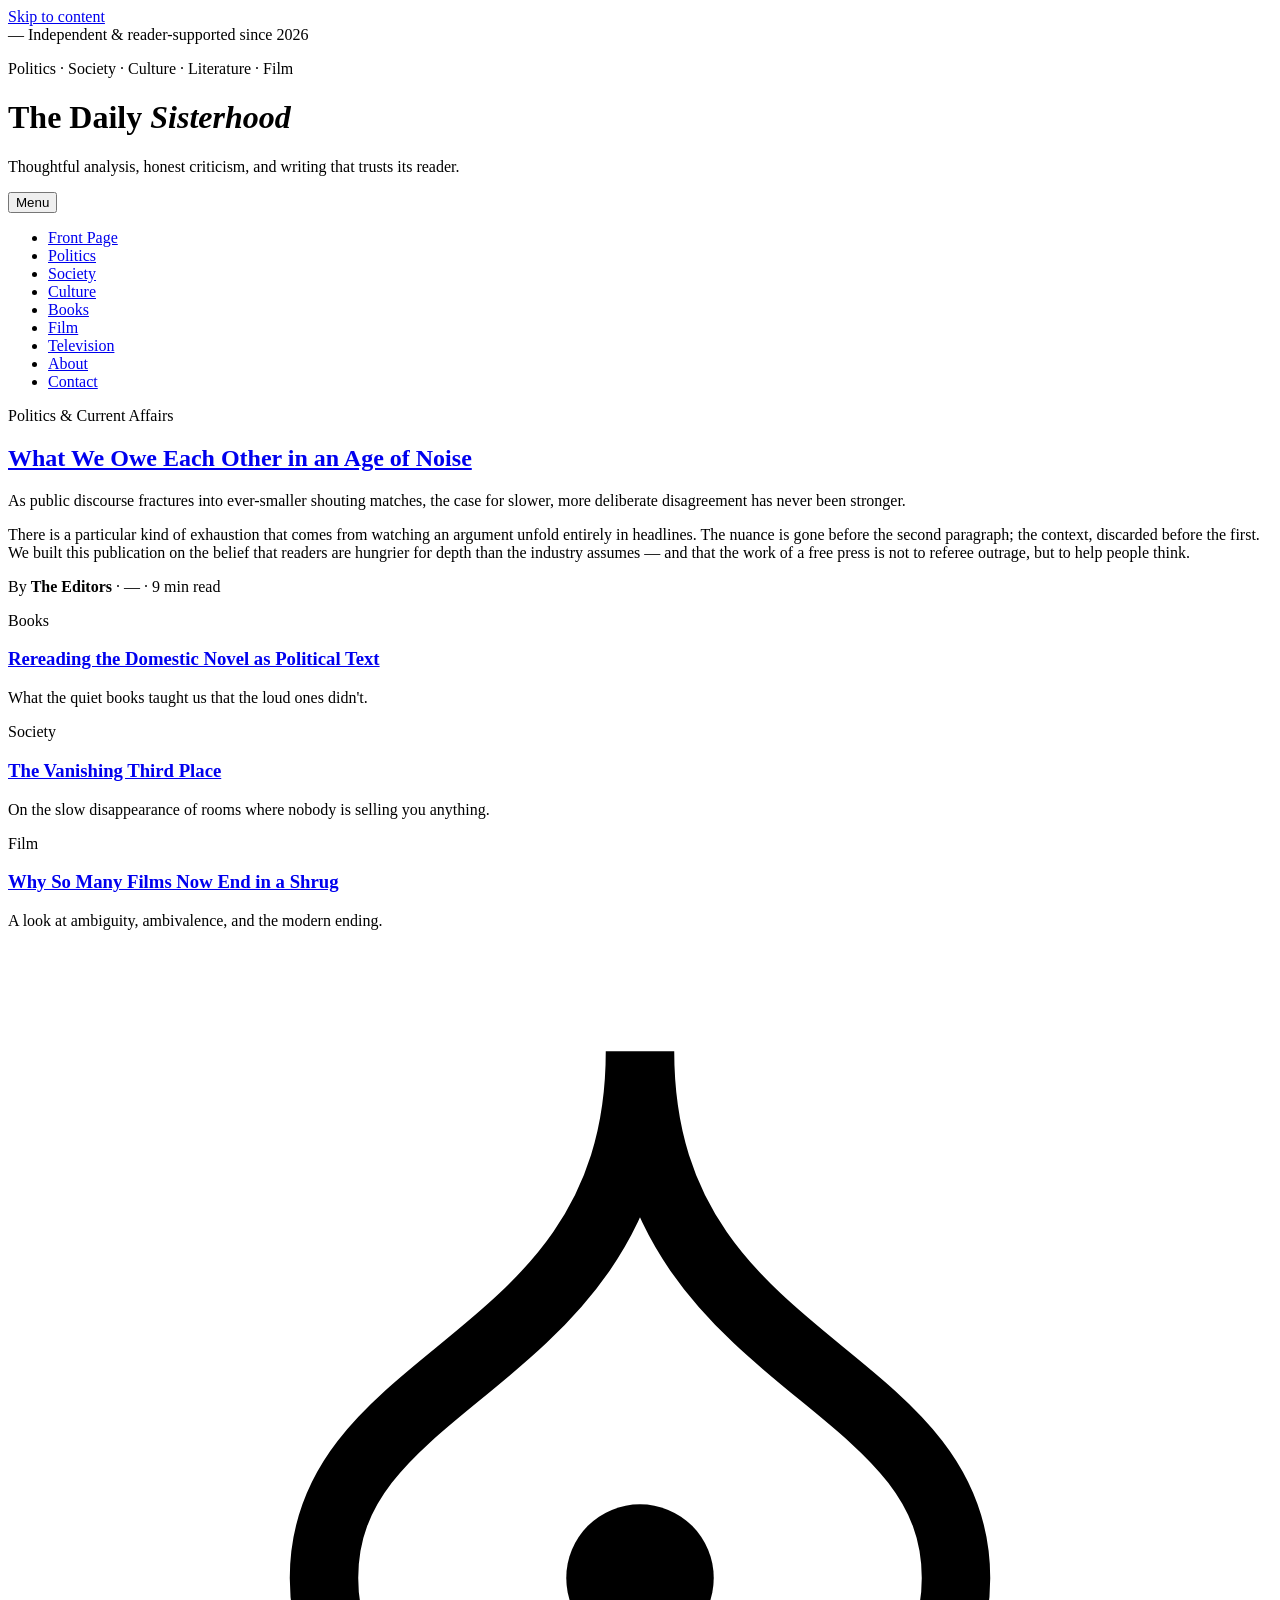
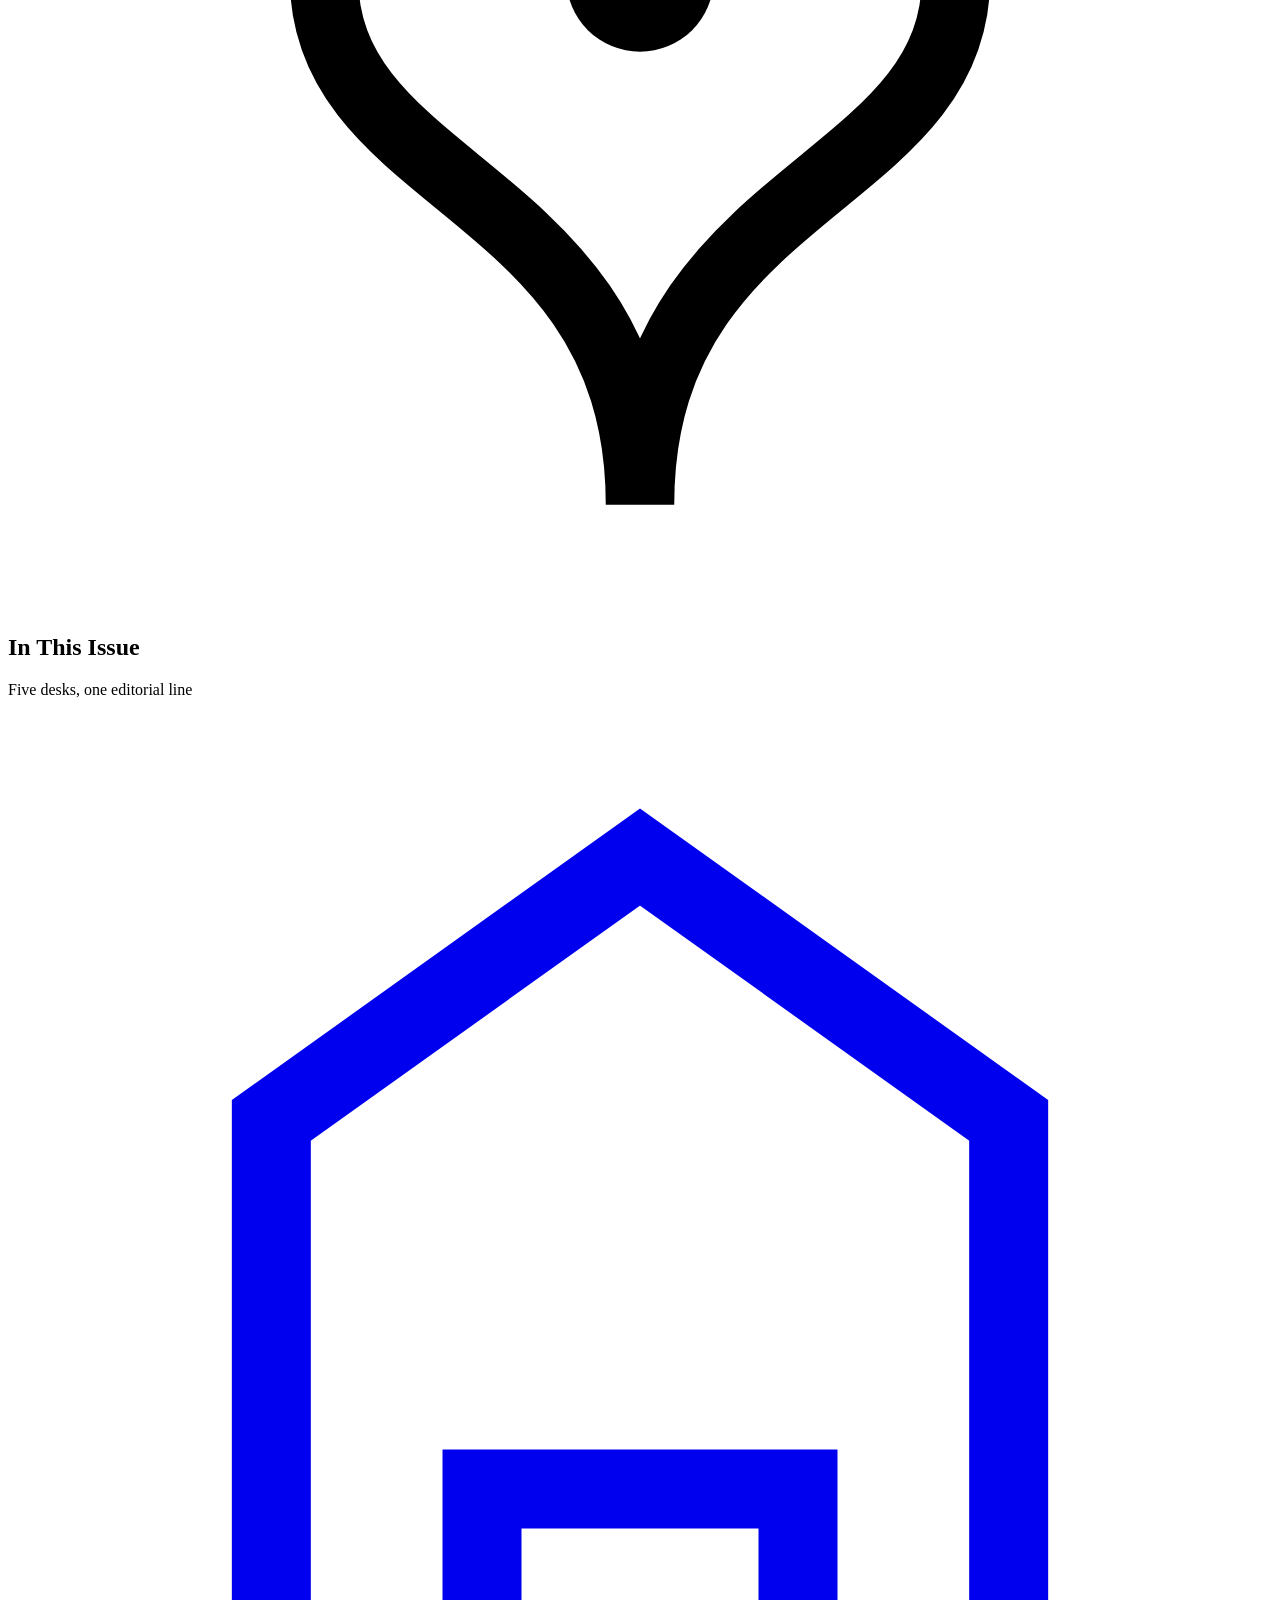
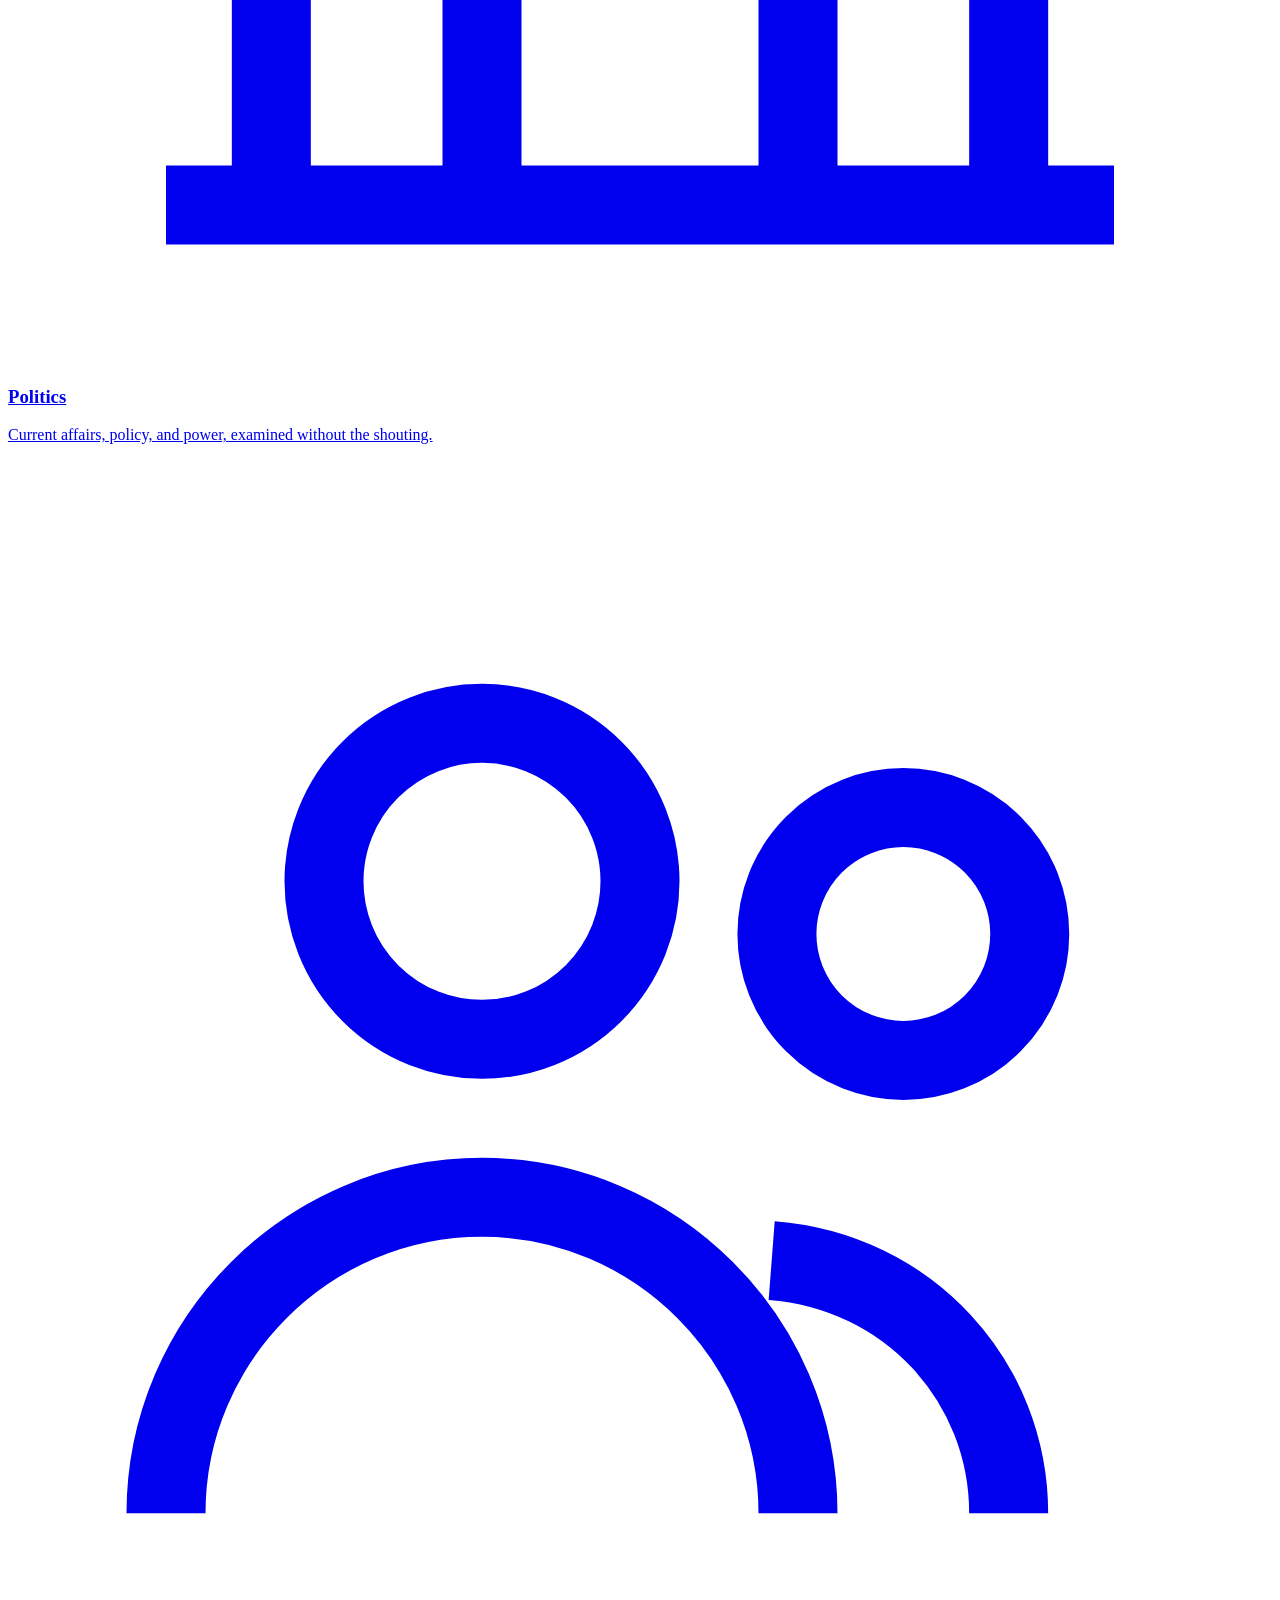
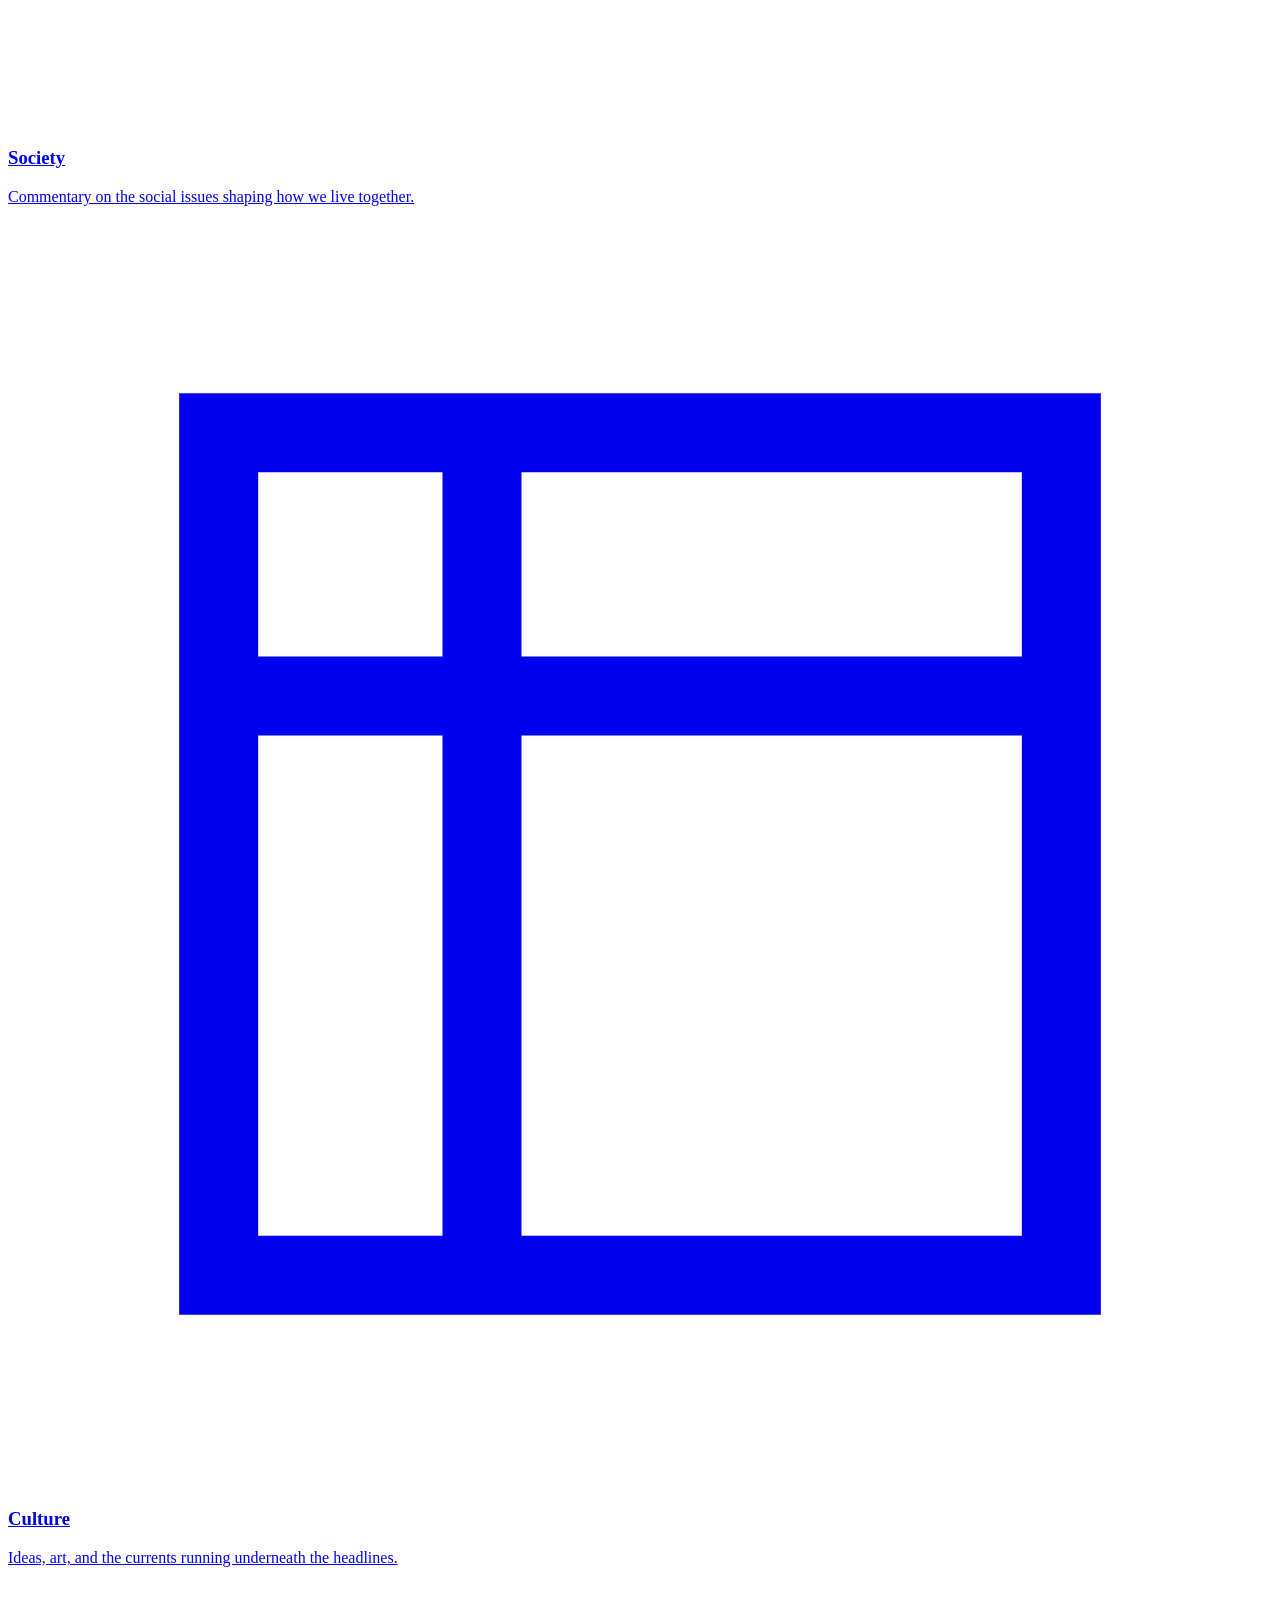
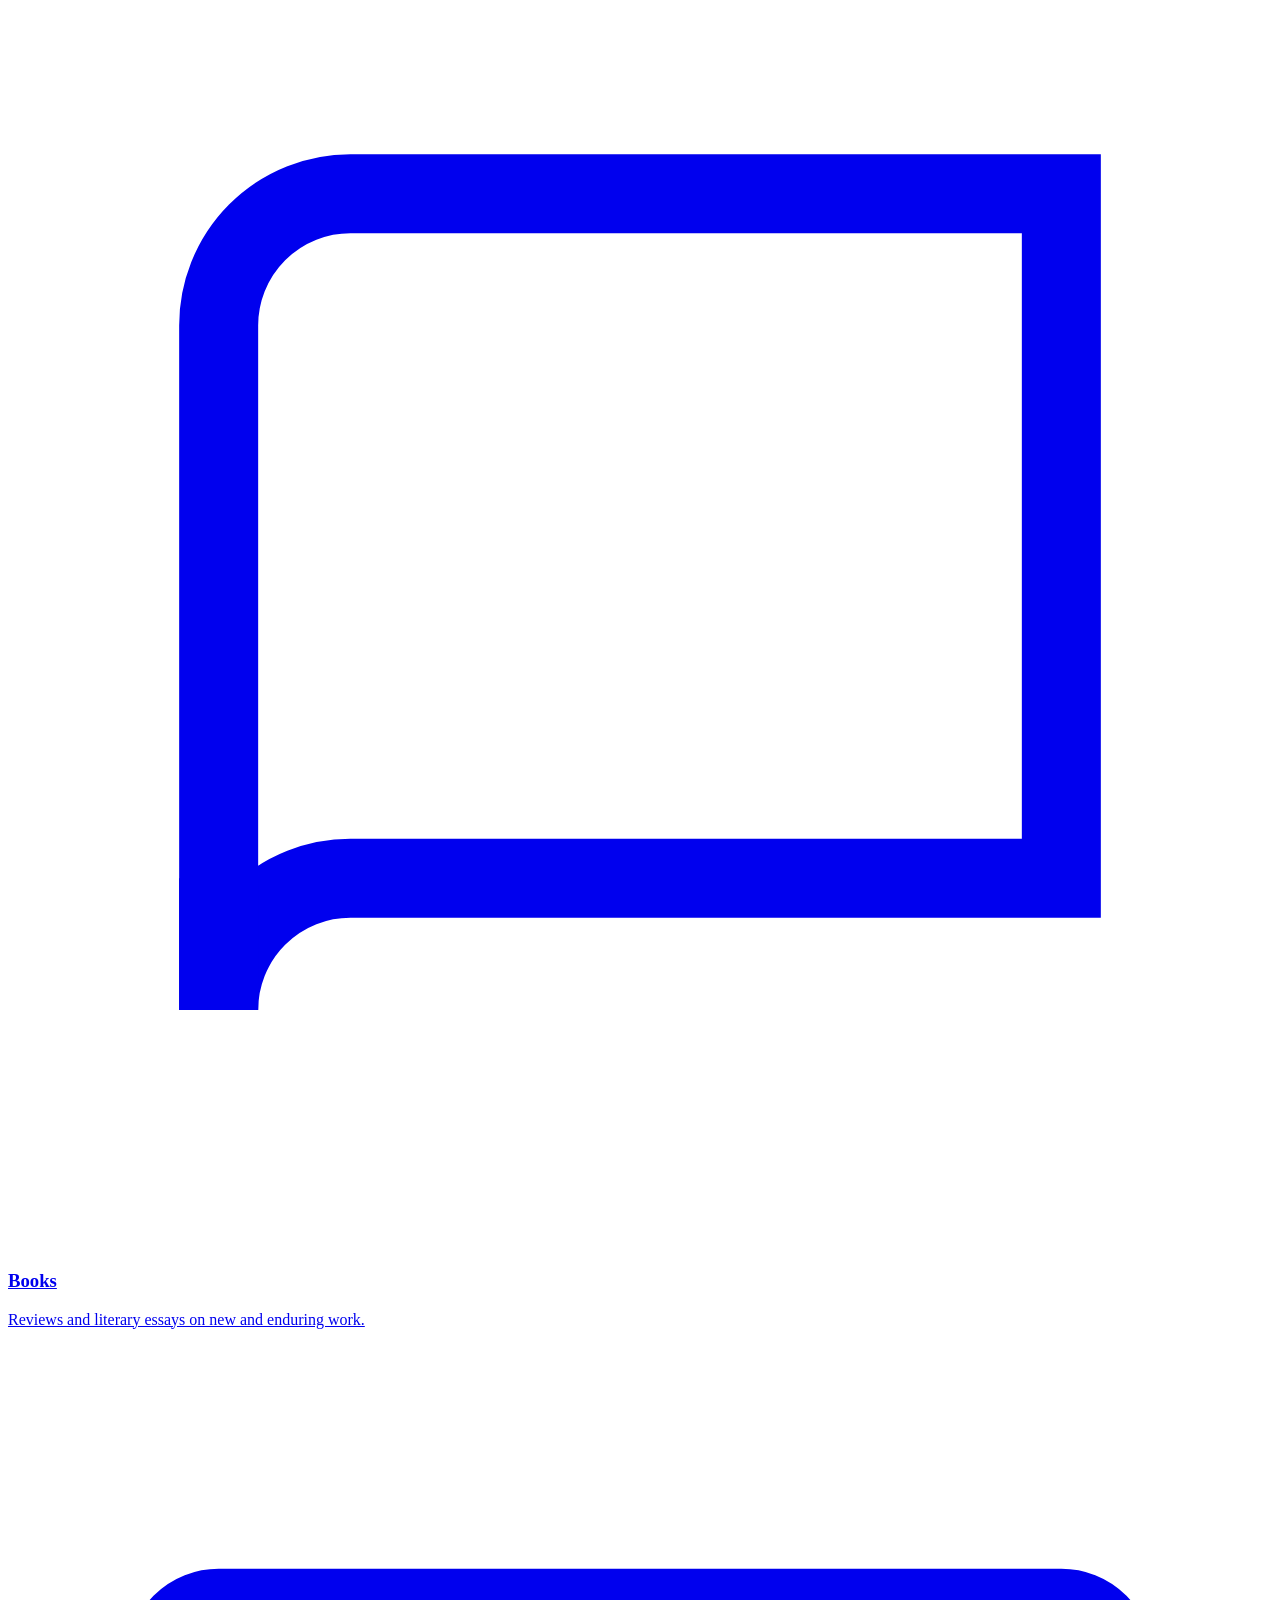
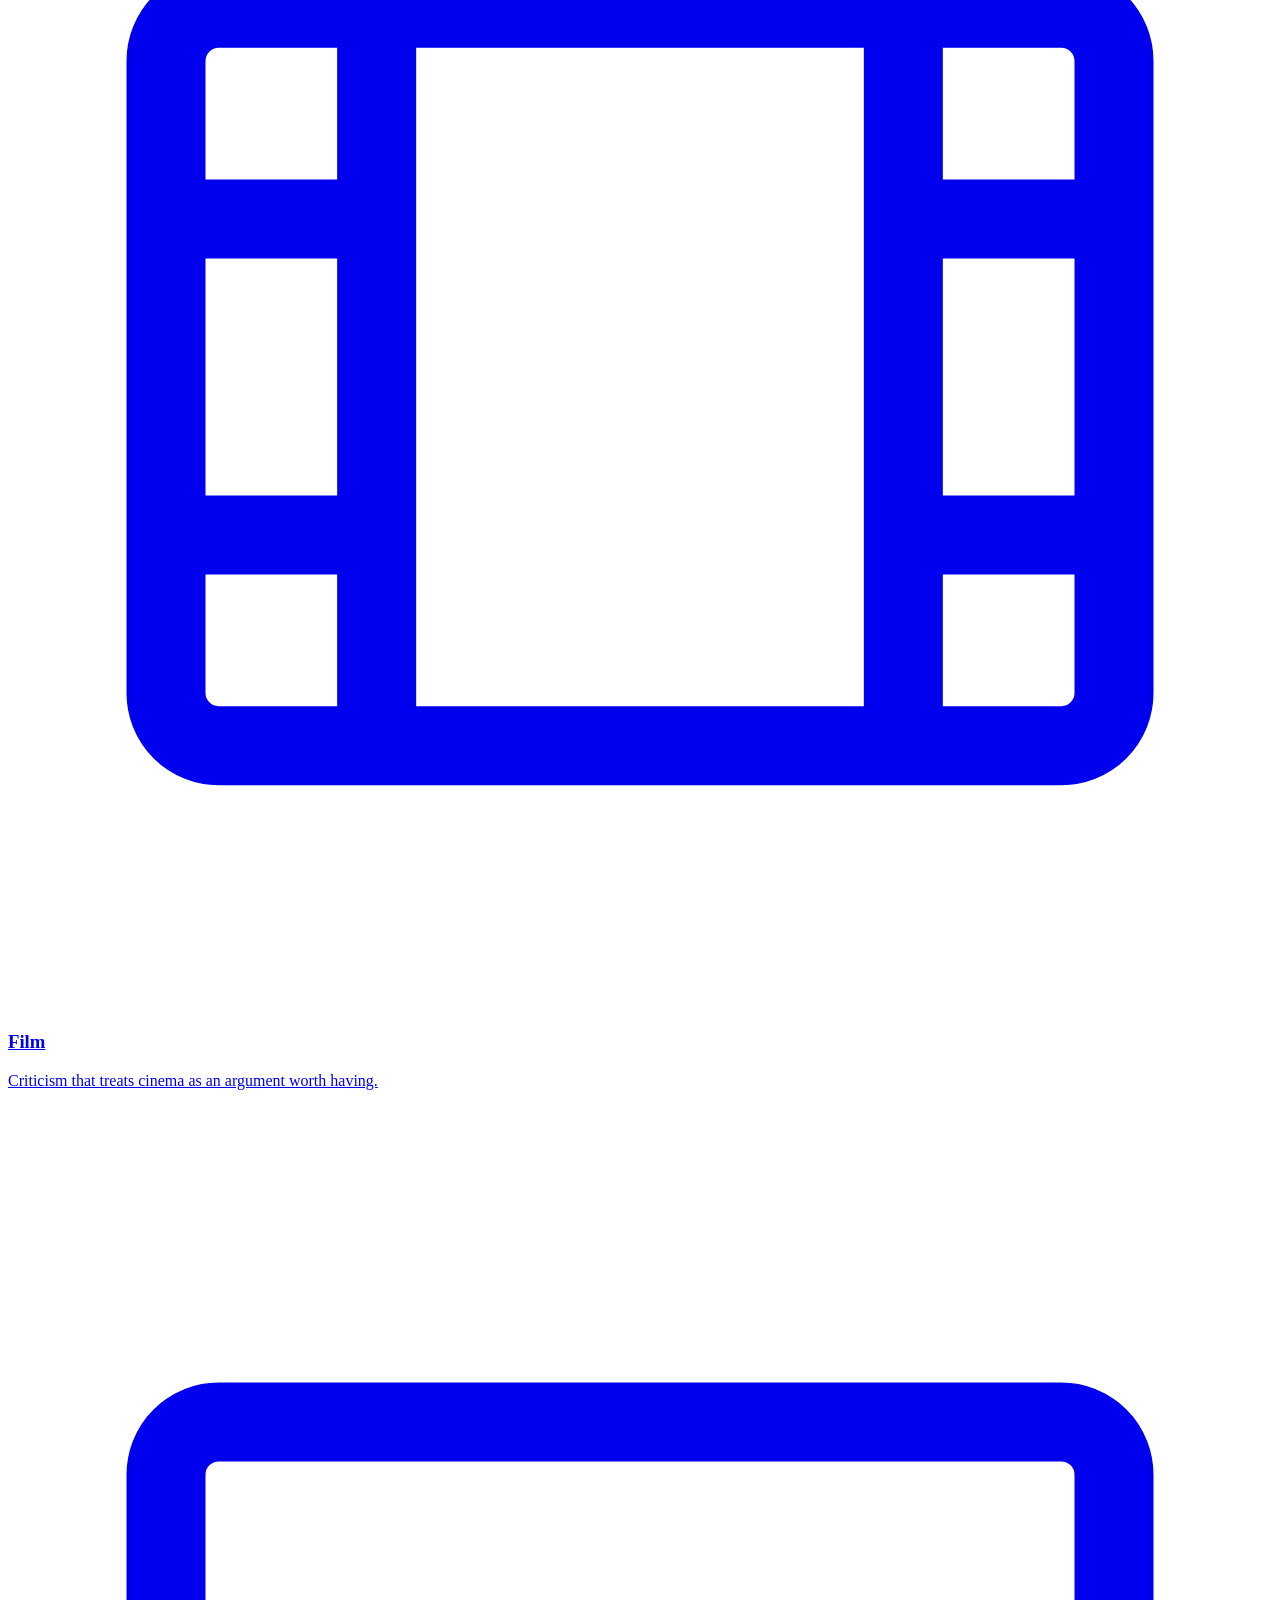
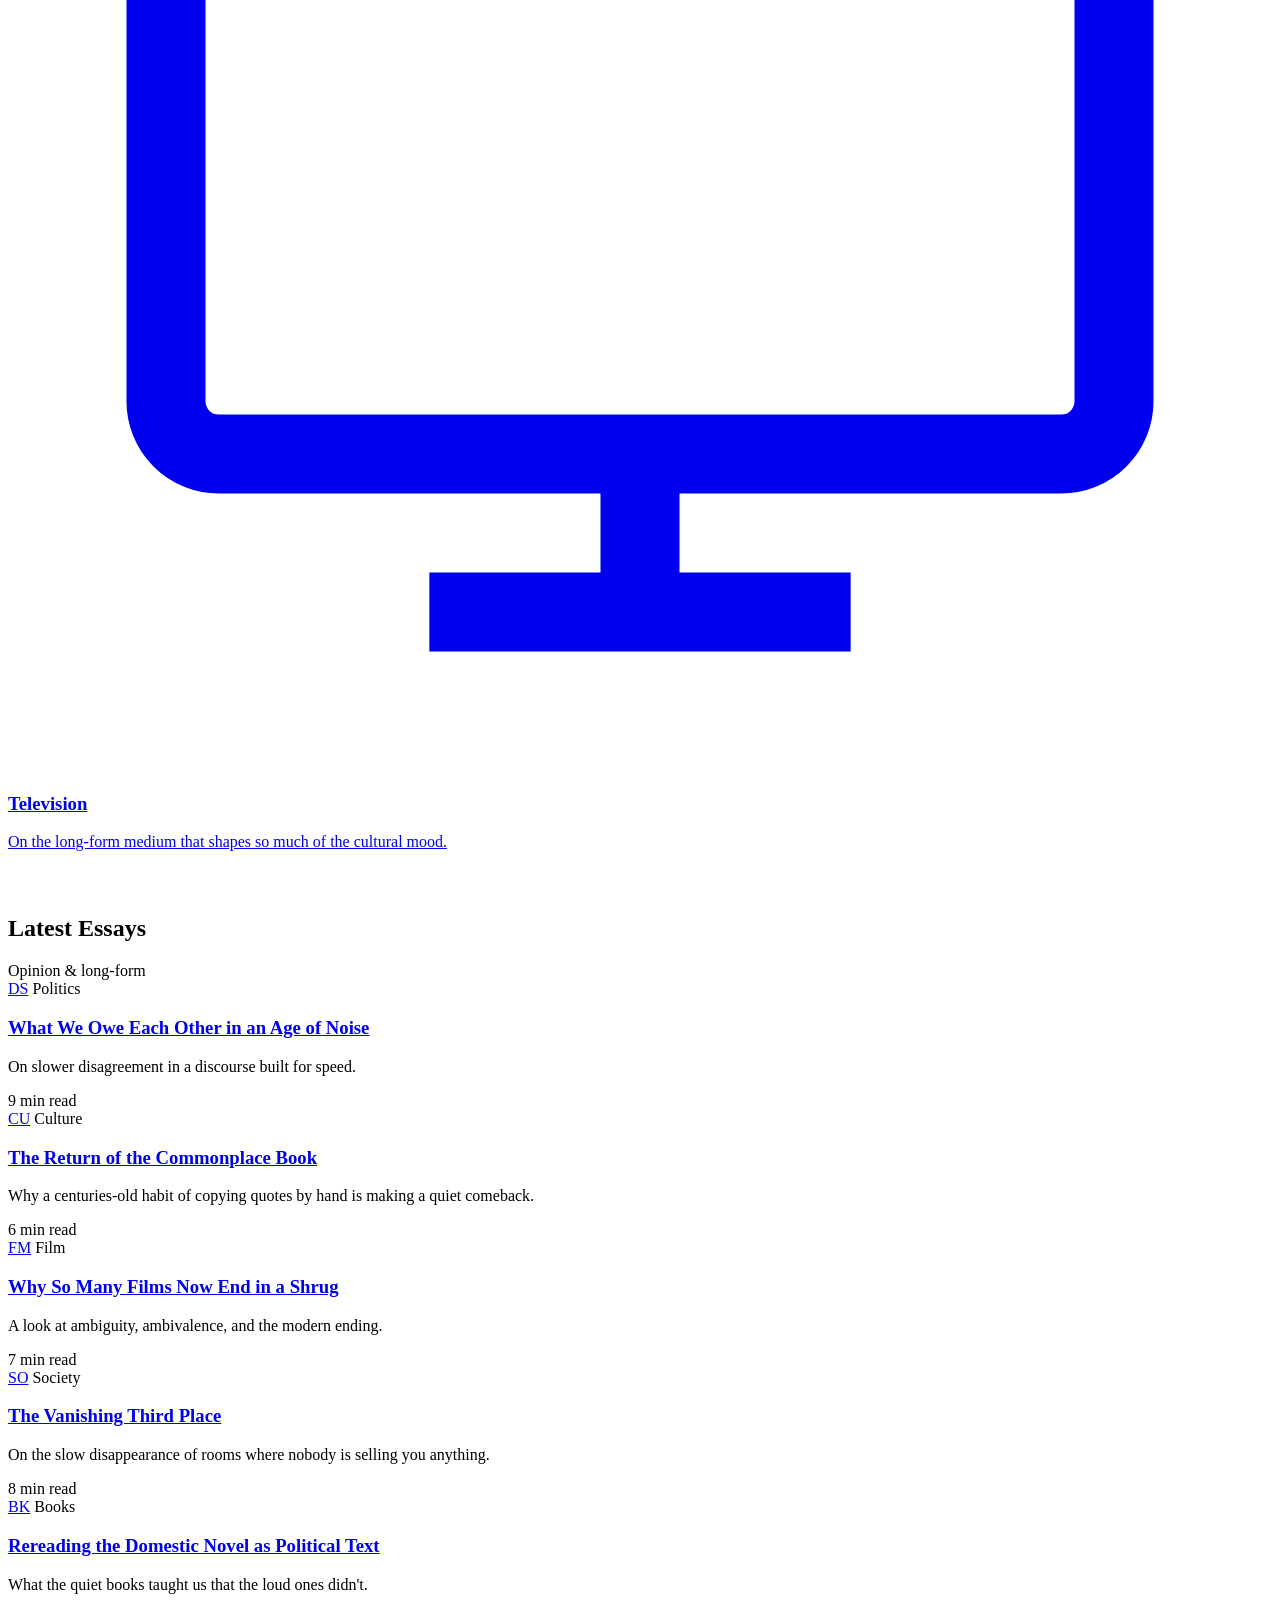
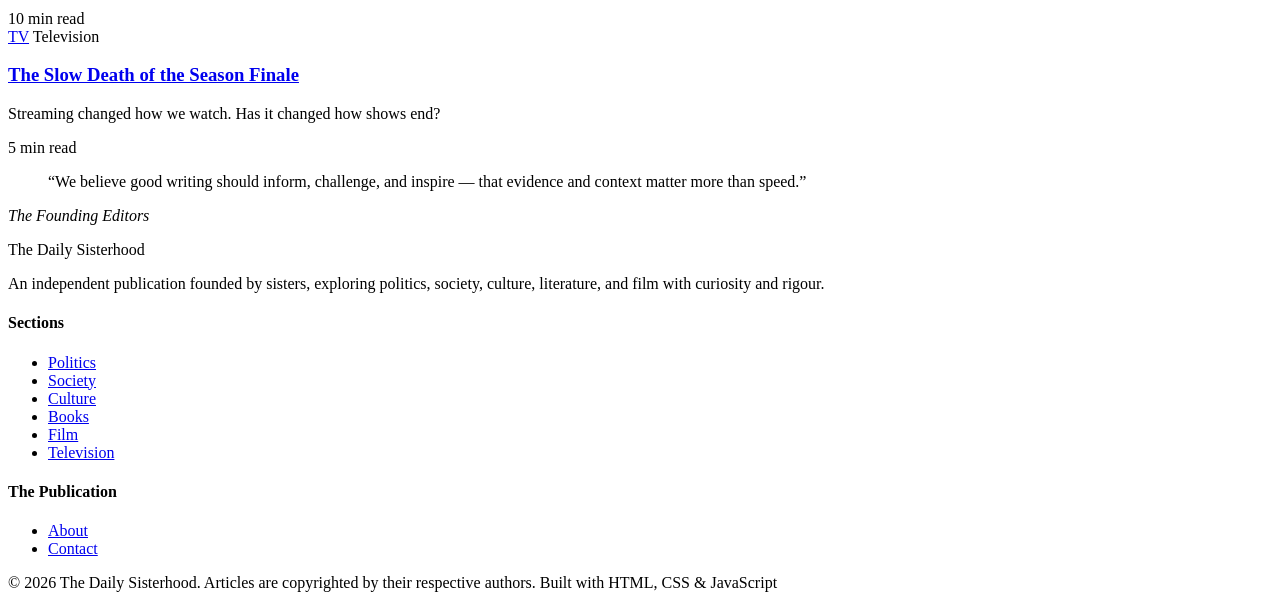
==== index.html @ 791ea170 "add html pages" ====
<!DOCTYPE html>
<html lang="en">
<head>
<meta charset="UTF-8">
<meta name="viewport" content="width=device-width, initial-scale=1.0">
<title>The Daily Sisterhood — Politics, Society, Culture, Literature &amp; Film</title>
<meta name="description" content="An independent publication for thoughtful analysis, honest criticism, and long-form writing on politics, society, culture, books, and film.">
<link rel="stylesheet" href="assets/css/style.css">
</head>
<body>
<a href="#main" class="skip-link">Skip to content</a>

<div class="topbar">
  <div class="wrap">
    <span class="js-dateline">—</span>
    <span class="est">Independent &amp; reader-supported since 2026</span>
  </div>
</div>

<header class="masthead">
  <div class="wrap masthead-inner">
    <p class="masthead-eyebrow"><span class="flourish"></span> Politics &middot; Society &middot; Culture &middot; Literature &middot; Film <span class="flourish"></span></p>
    <h1>The Daily <em>Sisterhood</em></h1>
    <p class="masthead-tagline">Thoughtful analysis, honest criticism, and writing that trusts its reader.</p>
  </div>
  <nav class="masthead-nav" aria-label="Primary">
    <button class="nav-toggle" aria-expanded="false">Menu</button>
    <div class="wrap">
      <ul>
        <li><a href="index.html" aria-current="page">Front Page</a></li>
        <li><a href="politics/index.html">Politics</a></li>
        <li><a href="society/index.html">Society</a></li>
        <li><a href="culture/index.html">Culture</a></li>
        <li><a href="reviews/books/index.html">Books</a></li>
        <li><a href="reviews/films/index.html">Film</a></li>
        <li><a href="reviews/television/index.html">Television</a></li>
        <li><a href="about.html">About</a></li>
        <li><a href="contact.html">Contact</a></li>
      </ul>
    </div>
  </nav>
</header>

<main id="main">
  <div class="wrap">

    <!-- LEAD STORY -->
    <section class="lead-grid reveal">
      <article>
        <span class="kicker">Politics &amp; Current Affairs</span>
        <h2><a href="articles/sample-article.html">What We Owe Each Other in an Age of Noise</a></h2>
        <p class="dek">As public discourse fractures into ever-smaller shouting matches, the case for slower, more deliberate disagreement has never been stronger.</p>
        <p class="drop-cap">There is a particular kind of exhaustion that comes from watching an argument unfold entirely in headlines. The nuance is gone before the second paragraph; the context, discarded before the first. We built this publication on the belief that readers are hungrier for depth than the industry assumes — and that the work of a free press is not to referee outrage, but to help people think.</p>
        <p class="byline">By <strong>The Editors</strong> &middot; <span class="js-dateline">—</span> &middot; 9 min read</p>
      </article>
      <div class="lead-rule" aria-hidden="true"></div>
      <aside aria-label="More from this issue">
        <div class="rail-item">
          <span class="kicker">Books</span>
          <h3><a href="reviews/books/index.html">Rereading the Domestic Novel as Political Text</a></h3>
          <p>What the quiet books taught us that the loud ones didn't.</p>
        </div>
        <div class="rail-item">
          <span class="kicker">Society</span>
          <h3><a href="society/index.html">The Vanishing Third Place</a></h3>
          <p>On the slow disappearance of rooms where nobody is selling you anything.</p>
        </div>
        <div class="rail-item">
          <span class="kicker">Film</span>
          <h3><a href="reviews/films/index.html">Why So Many Films Now End in a Shrug</a></h3>
          <p>A look at ambiguity, ambivalence, and the modern ending.</p>
        </div>
      </aside>
    </section>

    <!-- FLEURON DIVIDER (signature element) -->
    <div class="fleuron" aria-hidden="true">
      <svg viewBox="0 0 24 24" fill="none" stroke="currentColor" stroke-width="1.3">
        <path d="M12 2 C12 8, 6 8, 6 12 C6 16, 12 16, 12 22 C12 16, 18 16, 18 12 C18 8, 12 8, 12 2 Z"/>
        <circle cx="12" cy="12" r="1.4" fill="currentColor" stroke="none"/>
      </svg>
    </div>

    <!-- SECTIONS -->
    <section class="reveal" aria-labelledby="sections-heading">
      <div class="section-head">
        <h2 id="sections-heading">In This Issue</h2>
        <span class="section-note">Five desks, one editorial line</span>
      </div>
      <div class="section-tiles">
        <a class="section-tile" href="politics/index.html">
          <span class="tile-icon"><svg viewBox="0 0 24 24" fill="none" stroke="currentColor" stroke-width="1.5"><path d="M3 21h18M5 21V8l7-5 7 5v13M9 21v-6h6v6"/></svg></span>
          <h3>Politics</h3>
          <p>Current affairs, policy, and power, examined without the shouting.</p>
        </a>
        <a class="section-tile" href="society/index.html">
          <span class="tile-icon"><svg viewBox="0 0 24 24" fill="none" stroke="currentColor" stroke-width="1.5"><circle cx="9" cy="8" r="3"/><circle cx="17" cy="9" r="2.4"/><path d="M3 20c0-3.3 2.7-6 6-6s6 2.7 6 6M14.5 15.2c2.6.2 4.5 2.3 4.5 4.8"/></svg></span>
          <h3>Society</h3>
          <p>Commentary on the social issues shaping how we live together.</p>
        </a>
        <a class="section-tile" href="culture/index.html">
          <span class="tile-icon"><svg viewBox="0 0 24 24" fill="none" stroke="currentColor" stroke-width="1.5"><path d="M4 4h16v16H4z"/><path d="M4 9h16M9 4v16"/></svg></span>
          <h3>Culture</h3>
          <p>Ideas, art, and the currents running underneath the headlines.</p>
        </a>
        <a class="section-tile" href="reviews/books/index.html">
          <span class="tile-icon"><svg viewBox="0 0 24 24" fill="none" stroke="currentColor" stroke-width="1.5"><path d="M4 19.5A2.5 2.5 0 0 1 6.5 17H20V4H6.5A2.5 2.5 0 0 0 4 6.5v13Z"/><path d="M4 19.5V17"/></svg></span>
          <h3>Books</h3>
          <p>Reviews and literary essays on new and enduring work.</p>
        </a>
        <a class="section-tile" href="reviews/films/index.html">
          <span class="tile-icon"><svg viewBox="0 0 24 24" fill="none" stroke="currentColor" stroke-width="1.5"><rect x="3" y="5" width="18" height="14" rx="1"/><path d="M7 5v14M17 5v14M3 9h4M3 15h4M17 9h4M17 15h4"/></svg></span>
          <h3>Film</h3>
          <p>Criticism that treats cinema as an argument worth having.</p>
        </a>
        <a class="section-tile" href="reviews/television/index.html">
          <span class="tile-icon"><svg viewBox="0 0 24 24" fill="none" stroke="currentColor" stroke-width="1.5"><rect x="3" y="6" width="18" height="12" rx="1"/><path d="M8 21h8M12 18v3"/></svg></span>
          <h3>Television</h3>
          <p>On the long-form medium that shapes so much of the cultural mood.</p>
        </a>
      </div>
    </section>

    <!-- LATEST GRID -->
    <section class="reveal" aria-labelledby="latest-heading" style="margin-top:64px;">
      <div class="section-head">
        <h2 id="latest-heading">Latest Essays</h2>
        <span class="section-note">Opinion &amp; long-form</span>
      </div>
      <div class="grid">
        <article class="card">
          <a class="thumb" href="articles/sample-article.html"><span class="initials">DS</span></a>
          <span class="kicker">Politics</span>
          <h3><a href="articles/sample-article.html">What We Owe Each Other in an Age of Noise</a></h3>
          <p>On slower disagreement in a discourse built for speed.</p>
          <span class="meta">9 min read</span>
        </article>
        <article class="card">
          <a class="thumb" href="culture/index.html"><span class="initials">CU</span></a>
          <span class="kicker">Culture</span>
          <h3><a href="culture/index.html">The Return of the Commonplace Book</a></h3>
          <p>Why a centuries-old habit of copying quotes by hand is making a quiet comeback.</p>
          <span class="meta">6 min read</span>
        </article>
        <article class="card">
          <a class="thumb" href="reviews/films/index.html"><span class="initials">FM</span></a>
          <span class="kicker">Film</span>
          <h3><a href="reviews/films/index.html">Why So Many Films Now End in a Shrug</a></h3>
          <p>A look at ambiguity, ambivalence, and the modern ending.</p>
          <span class="meta">7 min read</span>
        </article>
        <article class="card">
          <a class="thumb" href="society/index.html"><span class="initials">SO</span></a>
          <span class="kicker">Society</span>
          <h3><a href="society/index.html">The Vanishing Third Place</a></h3>
          <p>On the slow disappearance of rooms where nobody is selling you anything.</p>
          <span class="meta">8 min read</span>
        </article>
        <article class="card">
          <a class="thumb" href="reviews/books/index.html"><span class="initials">BK</span></a>
          <span class="kicker">Books</span>
          <h3><a href="reviews/books/index.html">Rereading the Domestic Novel as Political Text</a></h3>
          <p>What the quiet books taught us that the loud ones didn't.</p>
          <span class="meta">10 min read</span>
        </article>
        <article class="card">
          <a class="thumb" href="reviews/television/index.html"><span class="initials">TV</span></a>
          <span class="kicker">Television</span>
          <h3><a href="reviews/television/index.html">The Slow Death of the Season Finale</a></h3>
          <p>Streaming changed how we watch. Has it changed how shows end?</p>
          <span class="meta">5 min read</span>
        </article>
      </div>
    </section>

  </div>

  <!-- MISSION BAND -->
  <div class="mission-band reveal">
    <div class="wrap">
      <blockquote>&ldquo;We believe good writing should inform, challenge, and inspire &mdash; that evidence and context matter more than speed.&rdquo;</blockquote>
      <cite>The Founding Editors</cite>
    </div>
  </div>

</main>

<footer>
  <div class="wrap">
    <div class="footer-grid">
      <div>
        <p class="fmast">The Daily Sisterhood</p>
        <p>An independent publication founded by sisters, exploring politics, society, culture, literature, and film with curiosity and rigour.</p>
      </div>
      <div>
        <h4>Sections</h4>
        <ul>
          <li><a href="politics/index.html">Politics</a></li>
          <li><a href="society/index.html">Society</a></li>
          <li><a href="culture/index.html">Culture</a></li>
          <li><a href="reviews/books/index.html">Books</a></li>
          <li><a href="reviews/films/index.html">Film</a></li>
          <li><a href="reviews/television/index.html">Television</a></li>
        </ul>
      </div>
      <div>
        <h4>The Publication</h4>
        <ul>
          <li><a href="about.html">About</a></li>
          <li><a href="contact.html">Contact</a></li>
        </ul>
      </div>
    </div>
    <div class="footer-bottom">
      <span>&copy; 2026 The Daily Sisterhood. Articles are copyrighted by their respective authors.</span>
      <span>Built with HTML, CSS &amp; JavaScript</span>
    </div>
  </div>
</footer>

<script src="assets/js/main.js"></script>
</body>
</html>
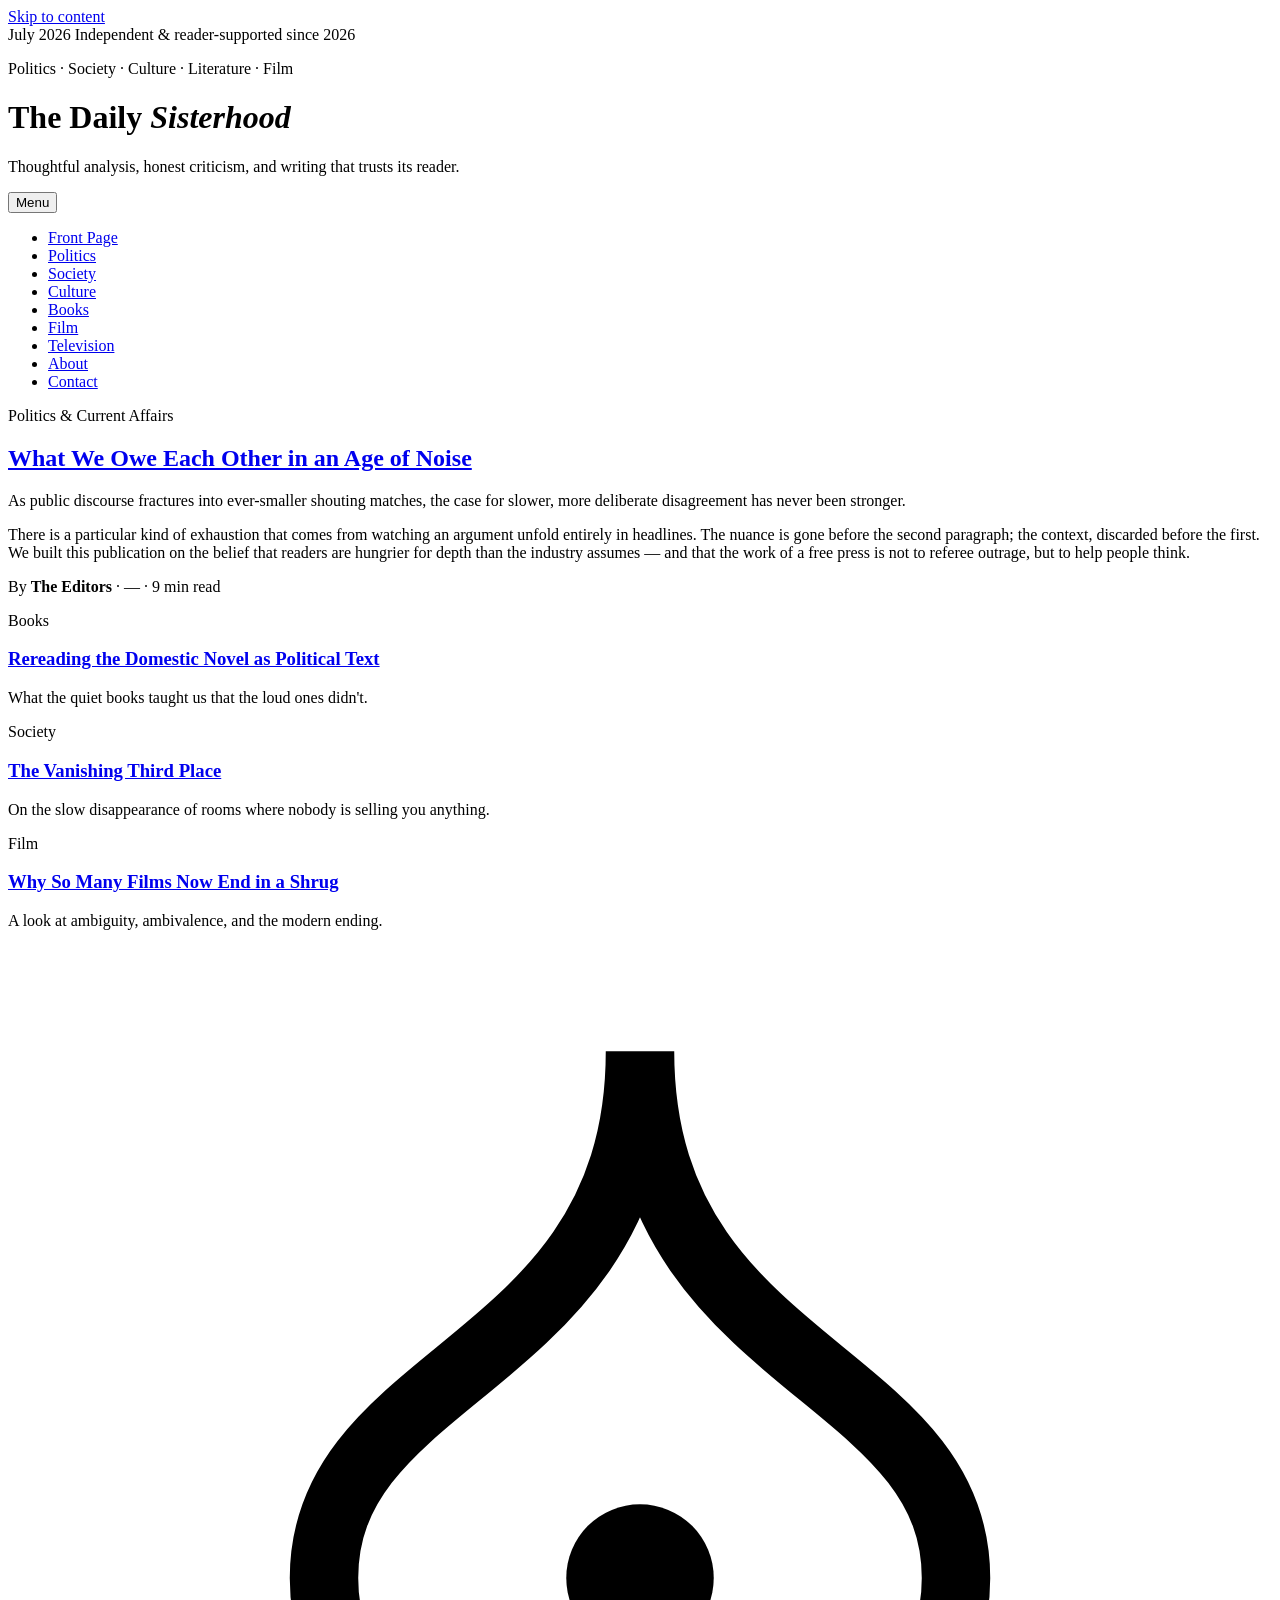
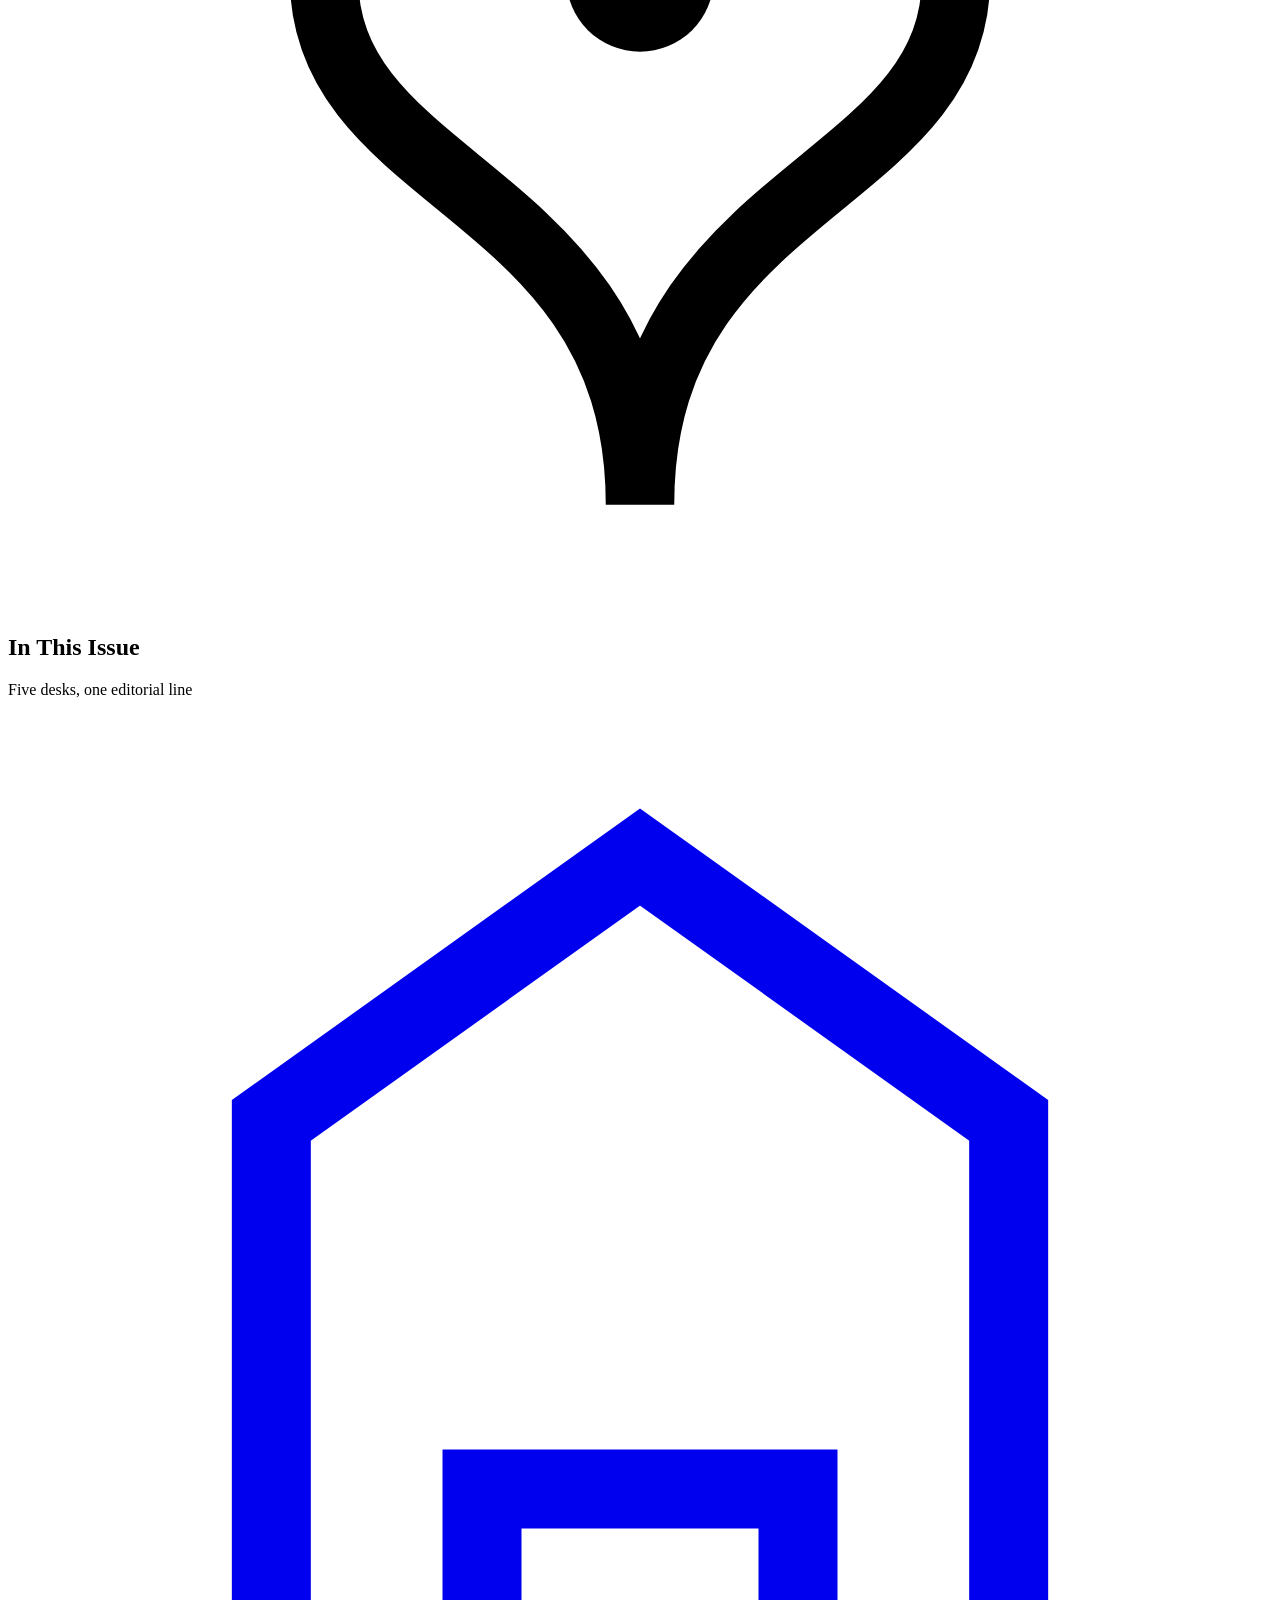
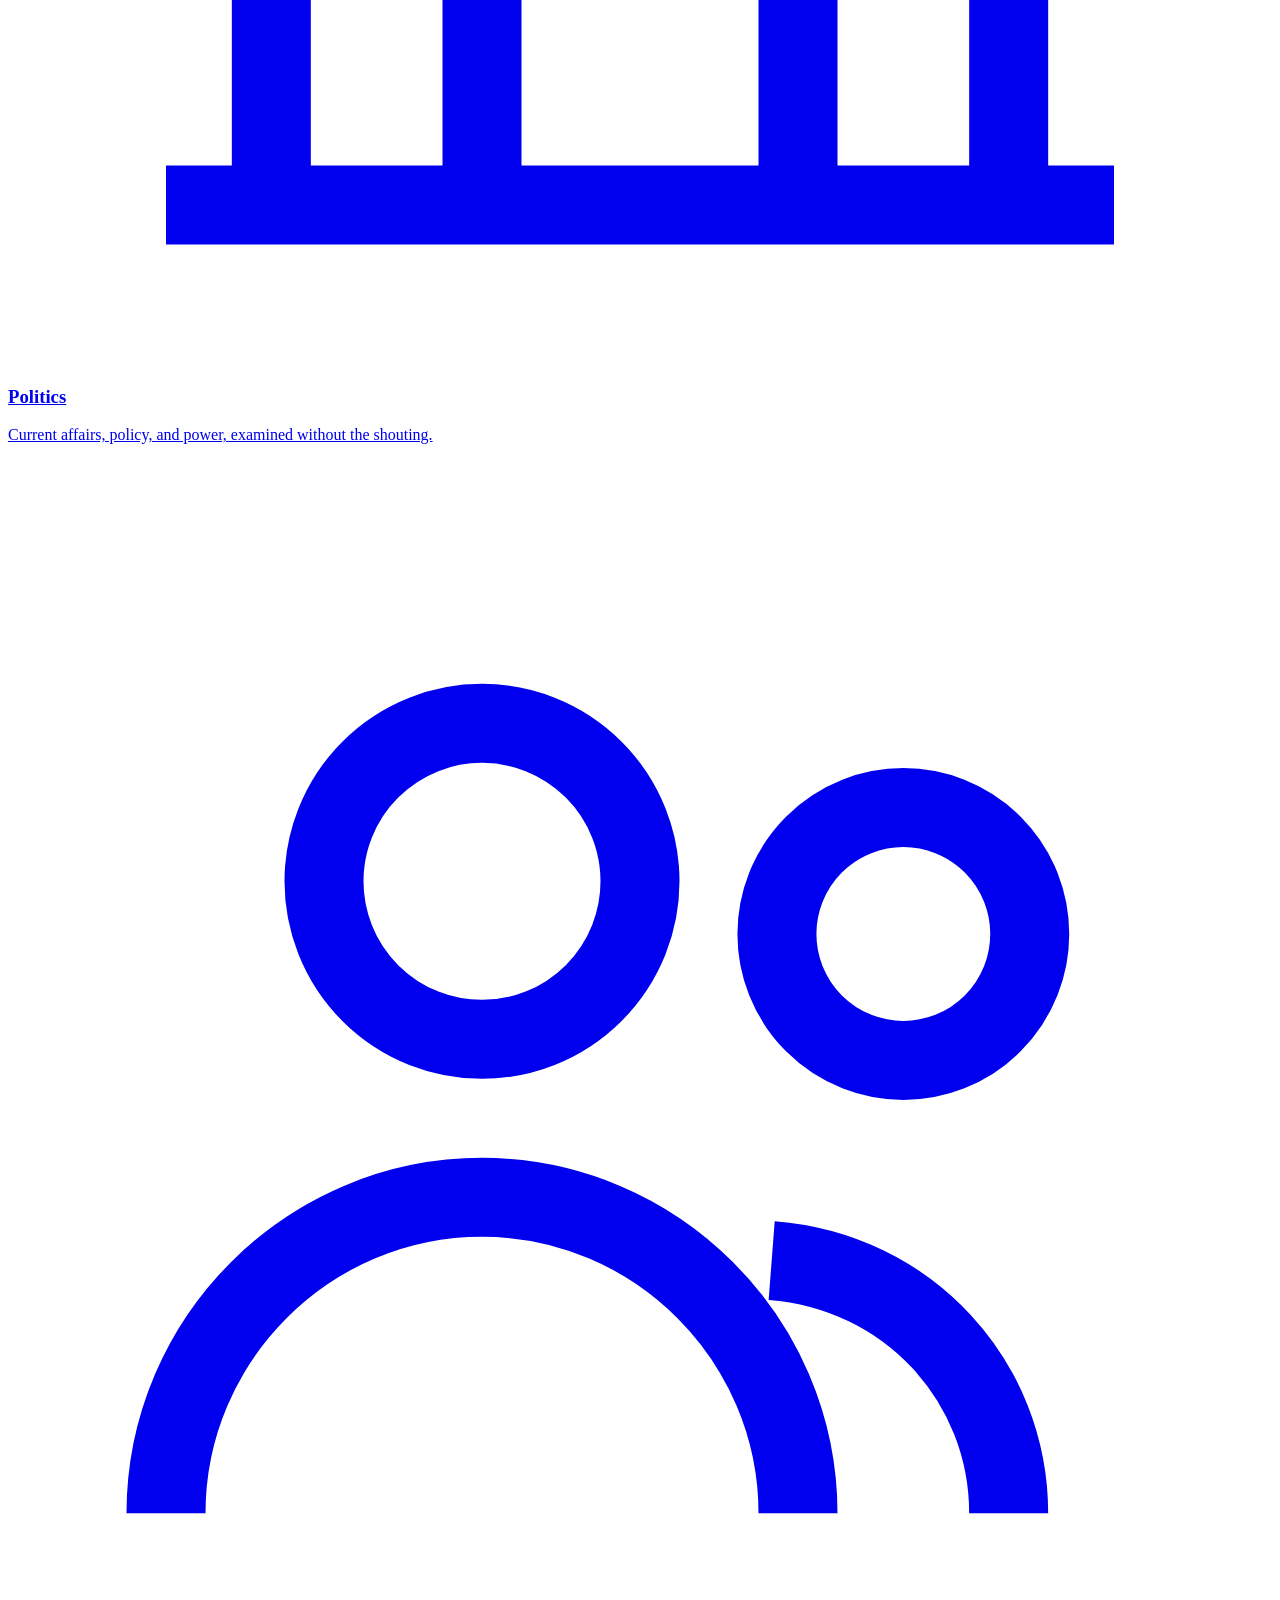
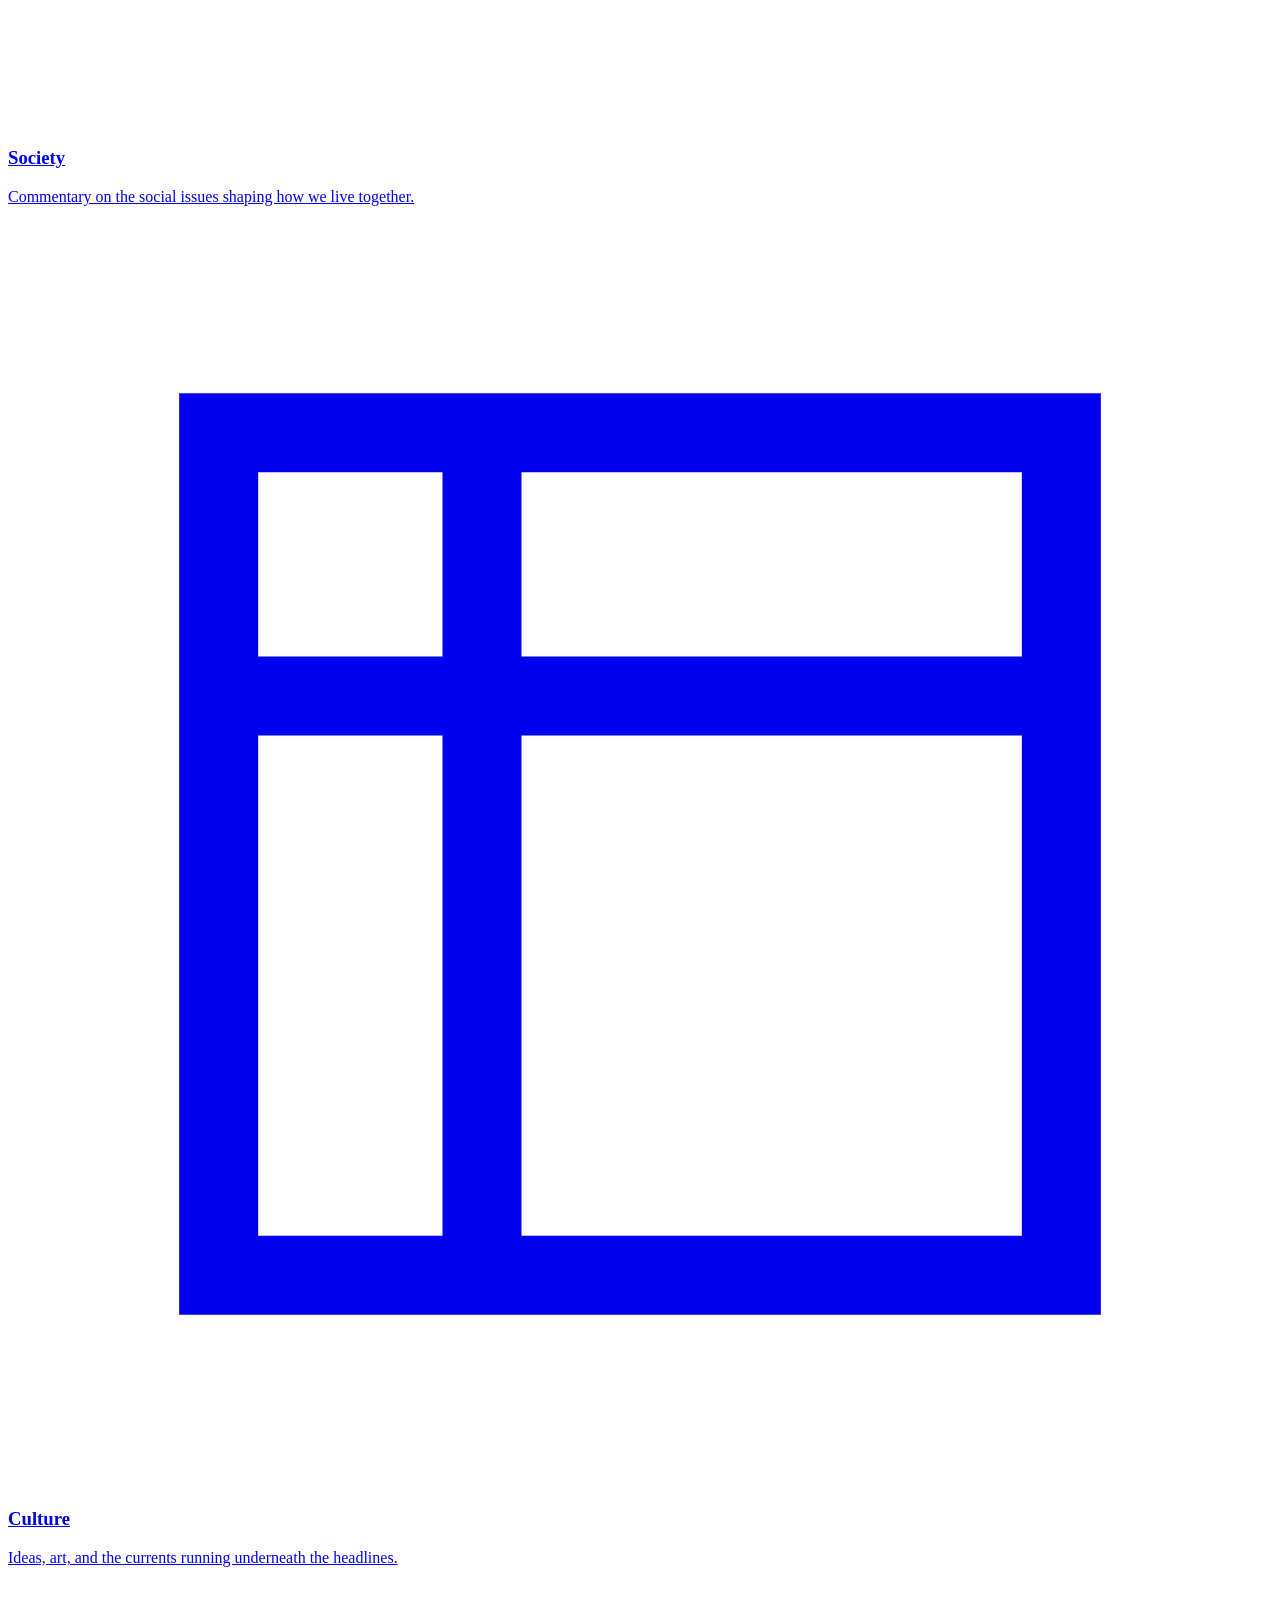
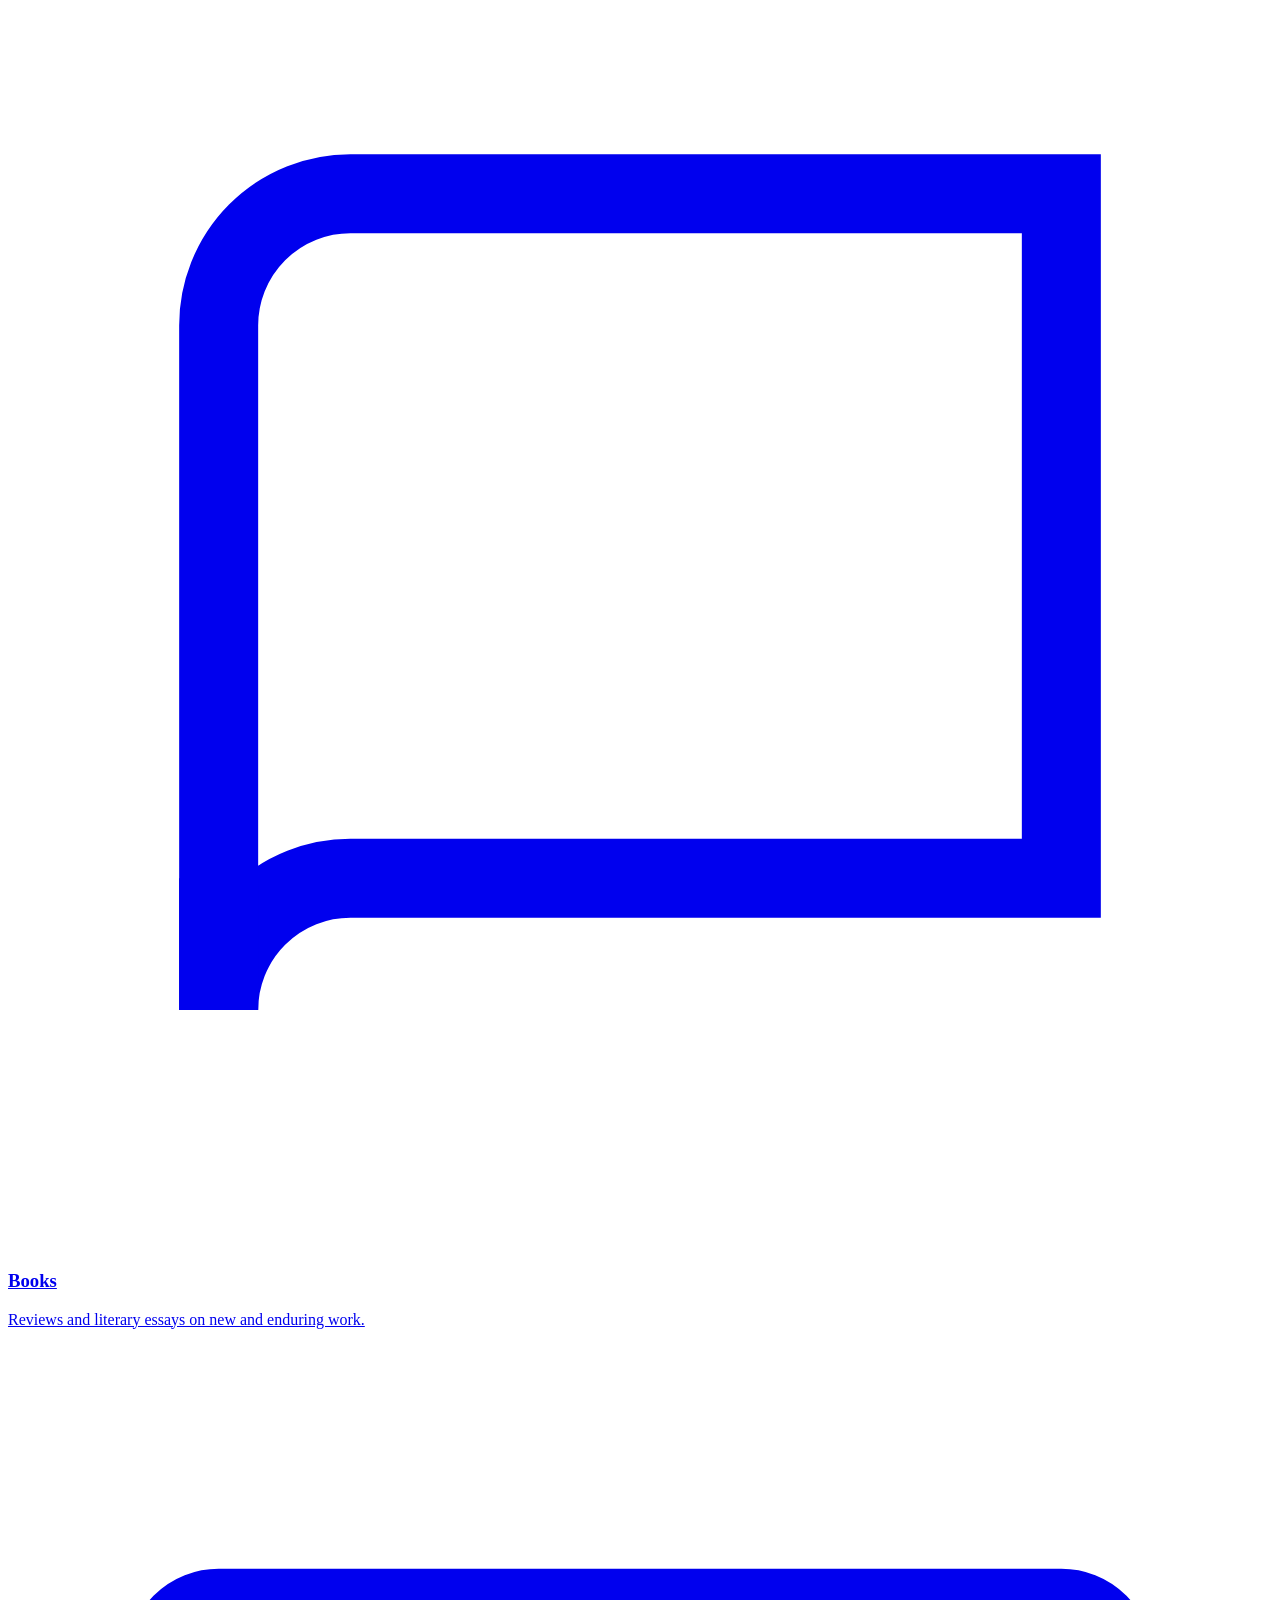
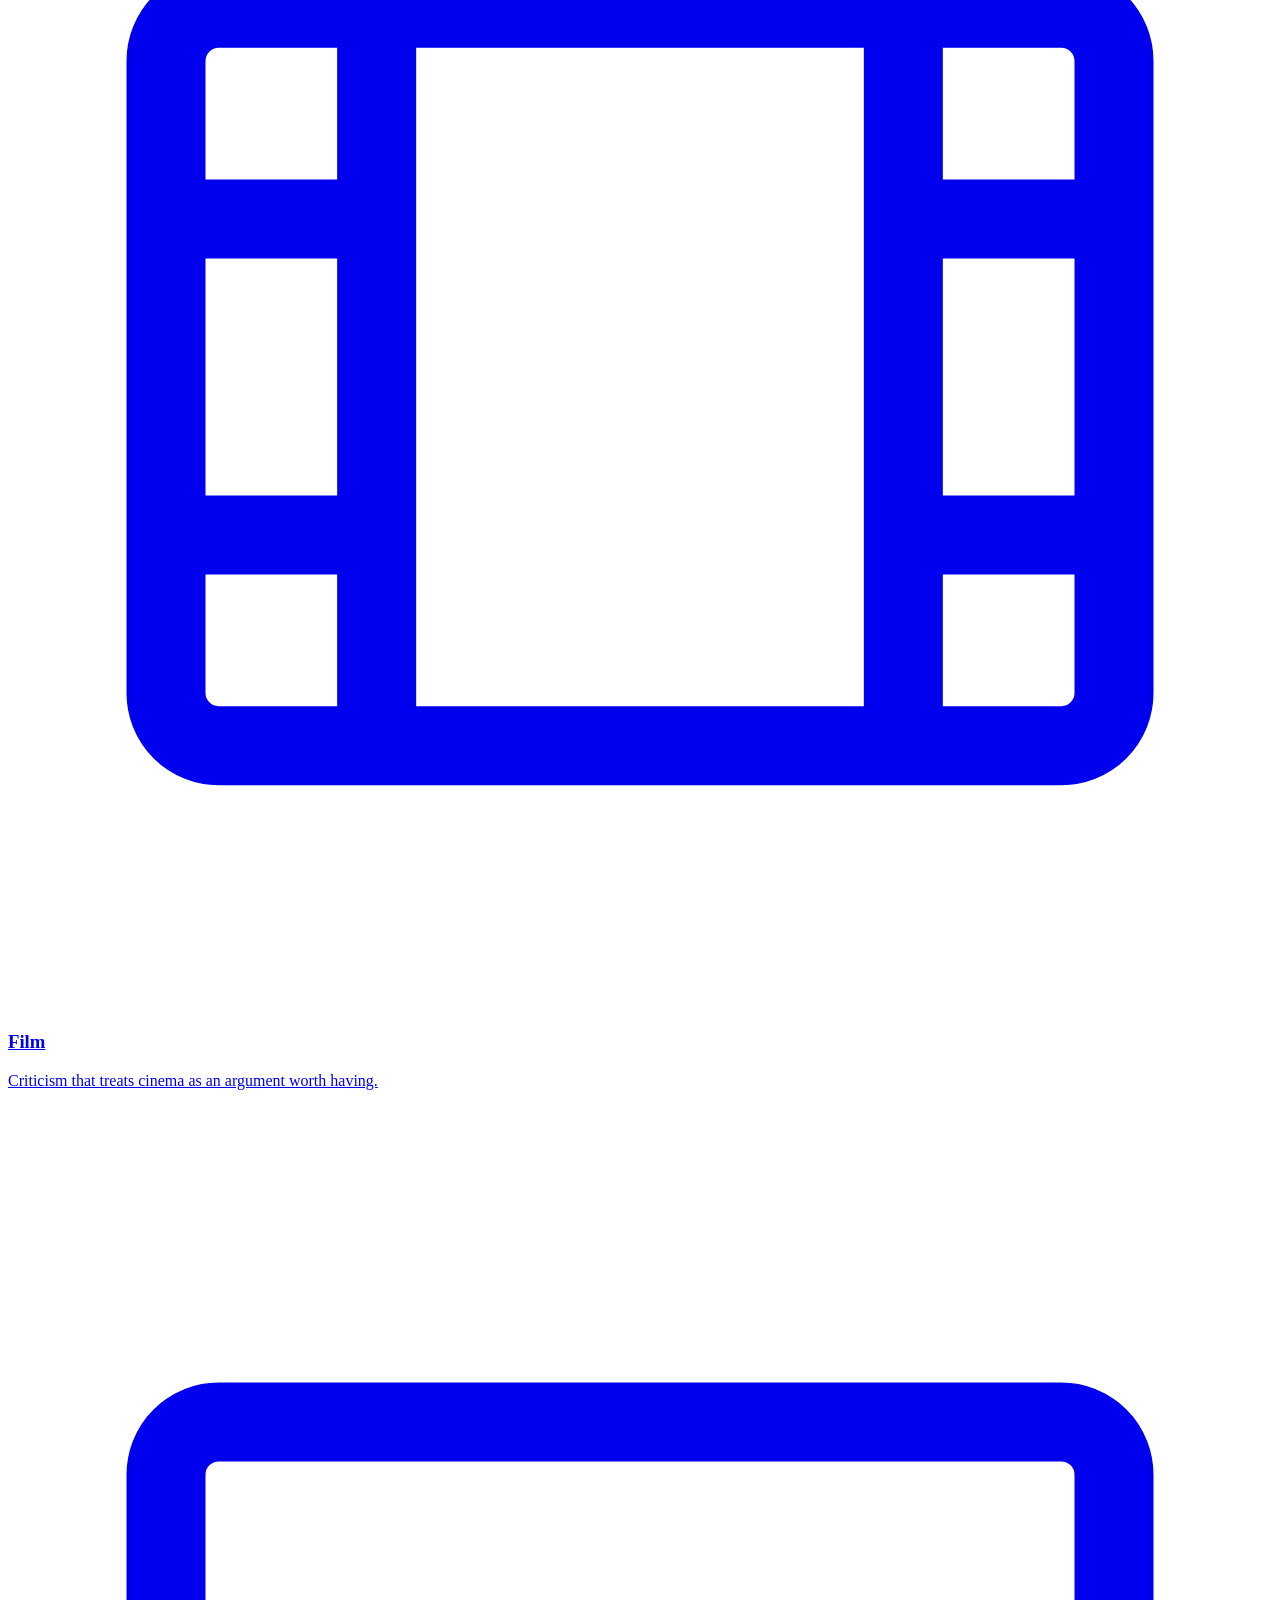
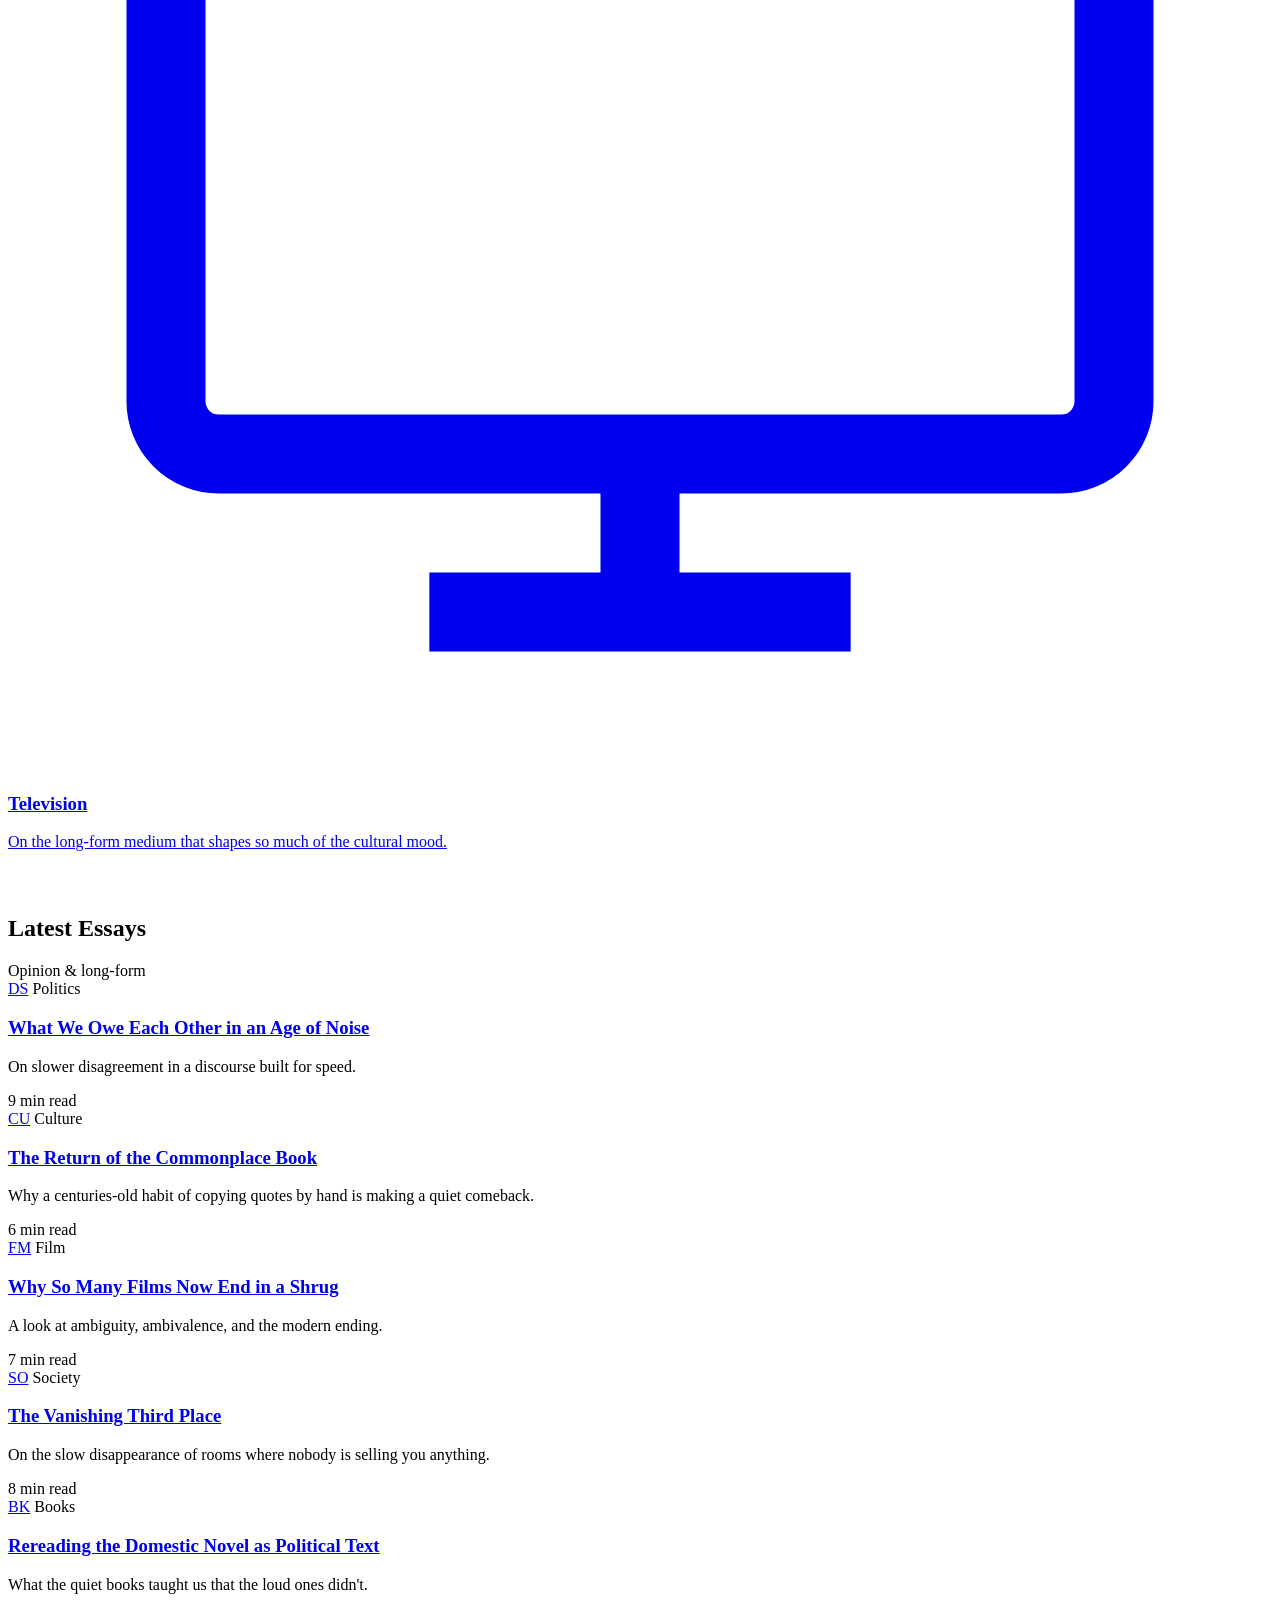
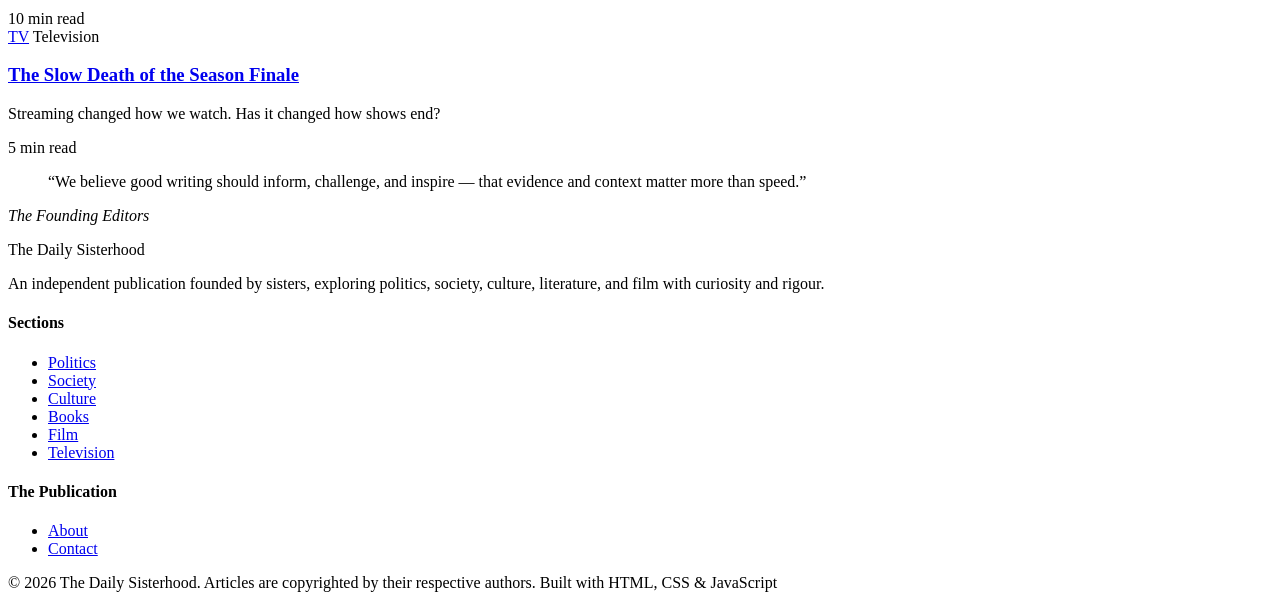
==== commit 3bbaed11: "add styles.css" ====
--- a/index.html
+++ b/index.html
@@ -5,24 +5,29 @@
 <meta name="viewport" content="width=device-width, initial-scale=1.0">
 <title>The Daily Sisterhood — Politics, Society, Culture, Literature &amp; Film</title>
 <meta name="description" content="An independent publication for thoughtful analysis, honest criticism, and long-form writing on politics, society, culture, books, and film.">
+<link href="https://fonts.googleapis.com/css2?family=Inter:wght@400;500;600&family=Libre+Baskerville:wght@400;700&family=Playfair+Display:wght@500;600;700&display=swap" rel="stylesheet">
 <link rel="stylesheet" href="assets/css/style.css">
 </head>
 <body>
 <a href="#main" class="skip-link">Skip to content</a>
 
+<!-- TOP DATE BAR -->
 <div class="topbar">
   <div class="wrap">
-    <span class="js-dateline">—</span>
-    <span class="est">Independent &amp; reader-supported since 2026</span>
+    <span class="js-dateline">July 2026</span>
+    <span class="est">Independent & reader-supported since 2026</span>
   </div>
 </div>
 
+<!-- HEADER -->
 <header class="masthead">
   <div class="wrap masthead-inner">
     <p class="masthead-eyebrow"><span class="flourish"></span> Politics &middot; Society &middot; Culture &middot; Literature &middot; Film <span class="flourish"></span></p>
     <h1>The Daily <em>Sisterhood</em></h1>
     <p class="masthead-tagline">Thoughtful analysis, honest criticism, and writing that trusts its reader.</p>
   </div>
+
+  <!-- NAVIGATION -->
   <nav class="masthead-nav" aria-label="Primary">
     <button class="nav-toggle" aria-expanded="false">Menu</button>
     <div class="wrap">
@@ -47,7 +52,7 @@
     <!-- LEAD STORY -->
     <section class="lead-grid reveal">
       <article>
-        <span class="kicker">Politics &amp; Current Affairs</span>
+        <span class="kicker">Politics & Current Affairs</span>
         <h2><a href="articles/sample-article.html">What We Owe Each Other in an Age of Noise</a></h2>
         <p class="dek">As public discourse fractures into ever-smaller shouting matches, the case for slower, more deliberate disagreement has never been stronger.</p>
         <p class="drop-cap">There is a particular kind of exhaustion that comes from watching an argument unfold entirely in headlines. The nuance is gone before the second paragraph; the context, discarded before the first. We built this publication on the belief that readers are hungrier for depth than the industry assumes — and that the work of a free press is not to referee outrage, but to help people think.</p>
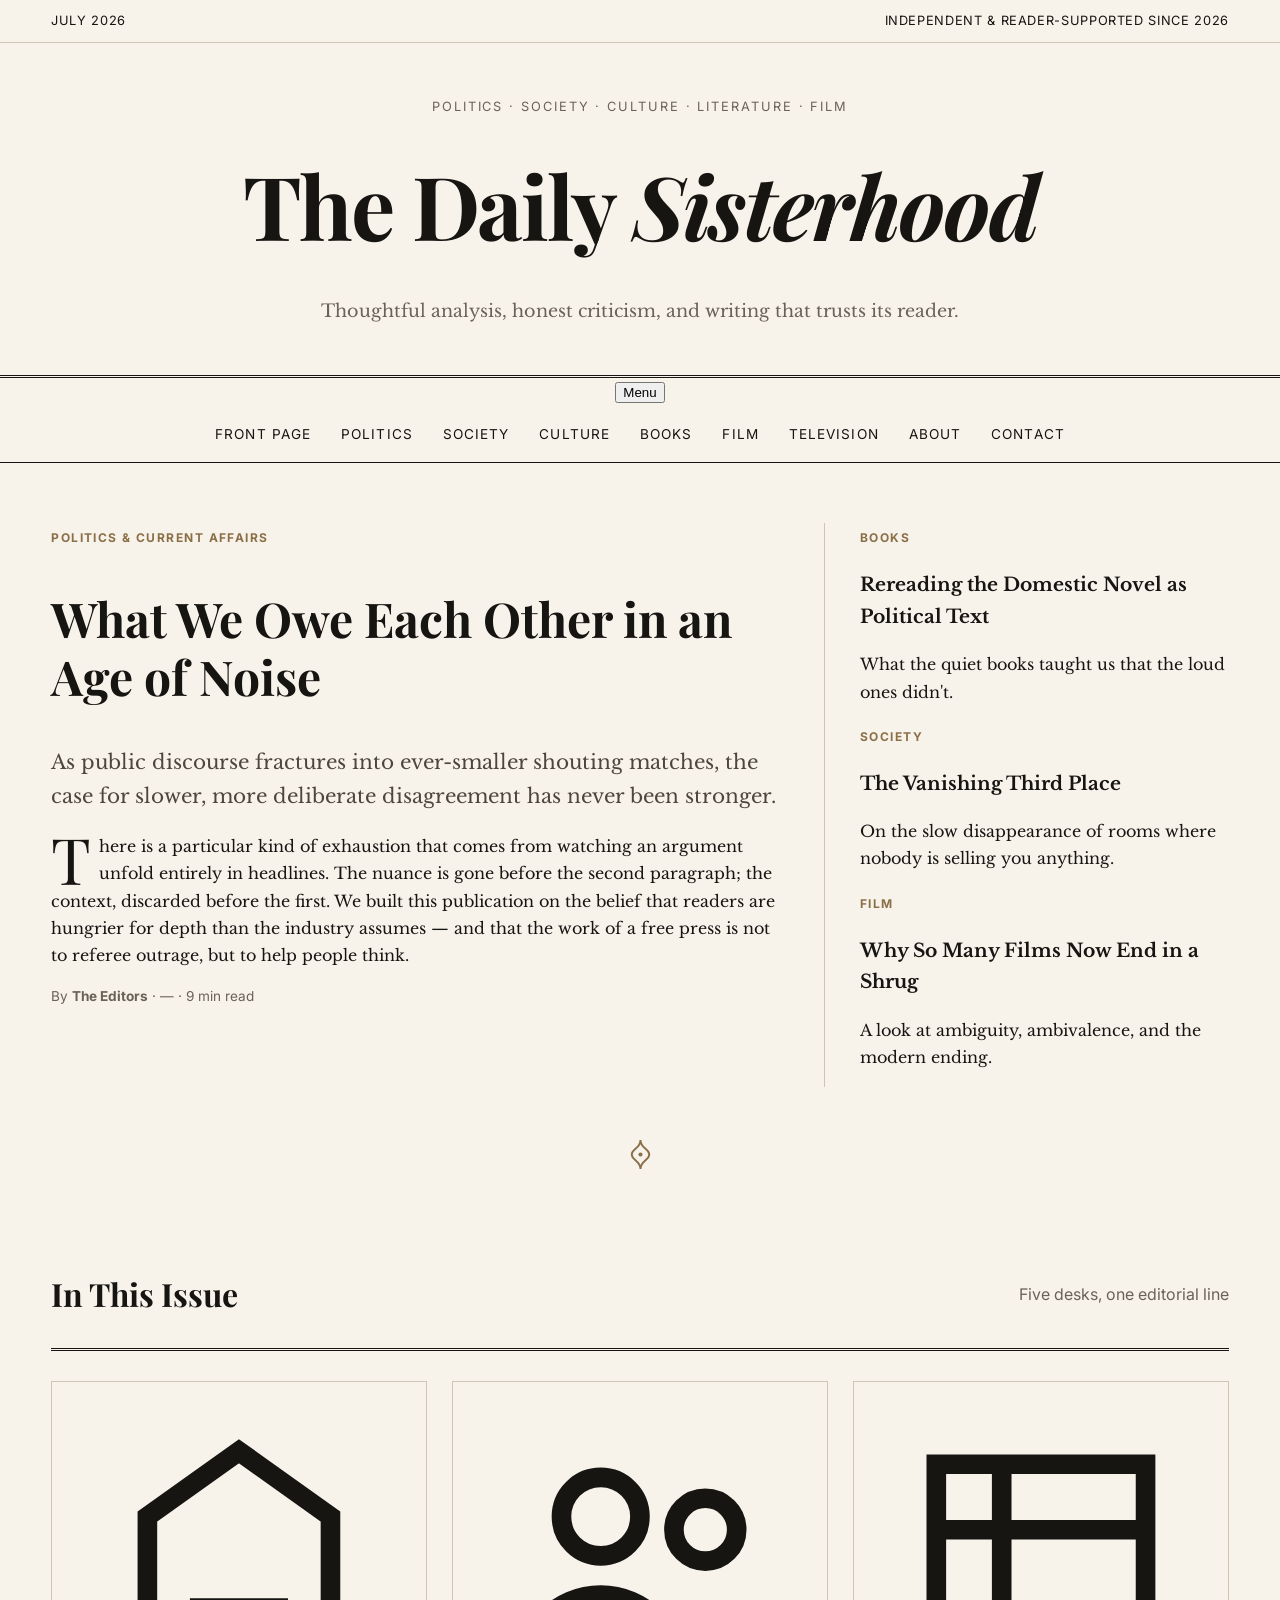
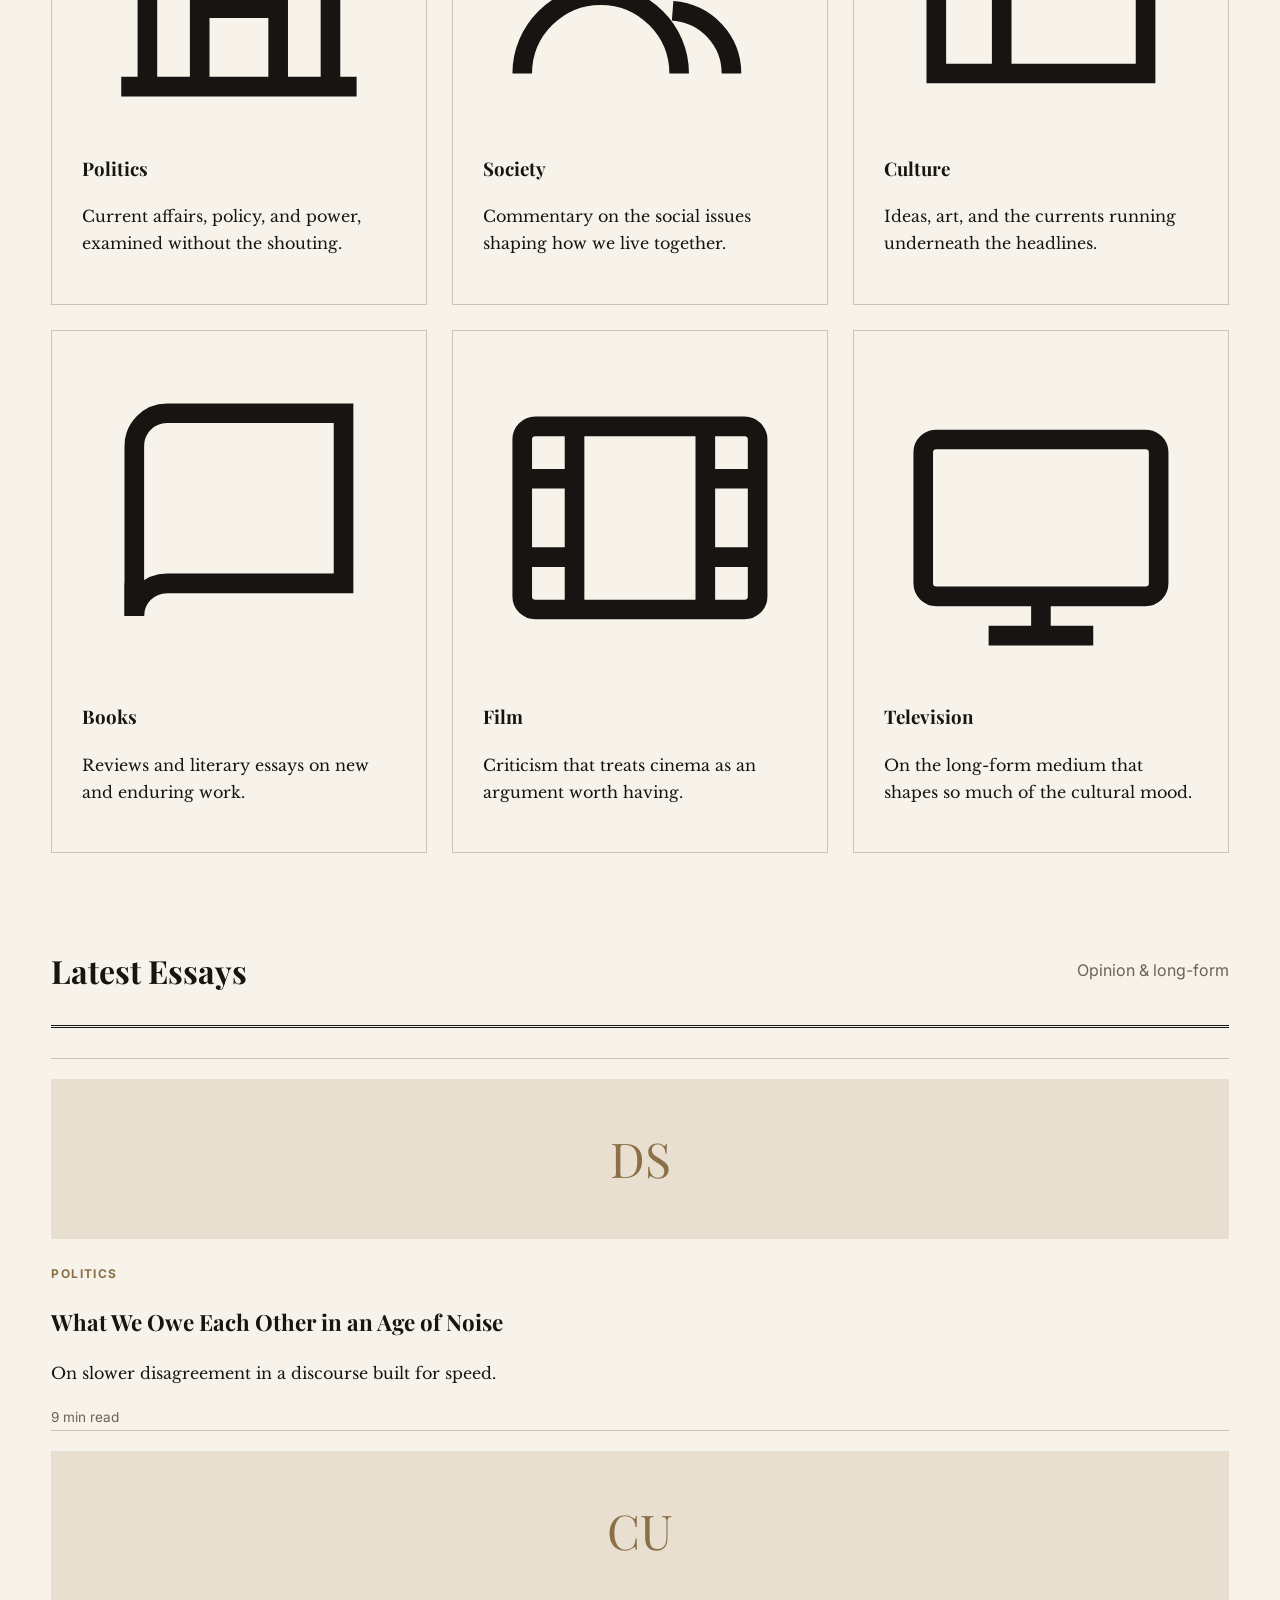
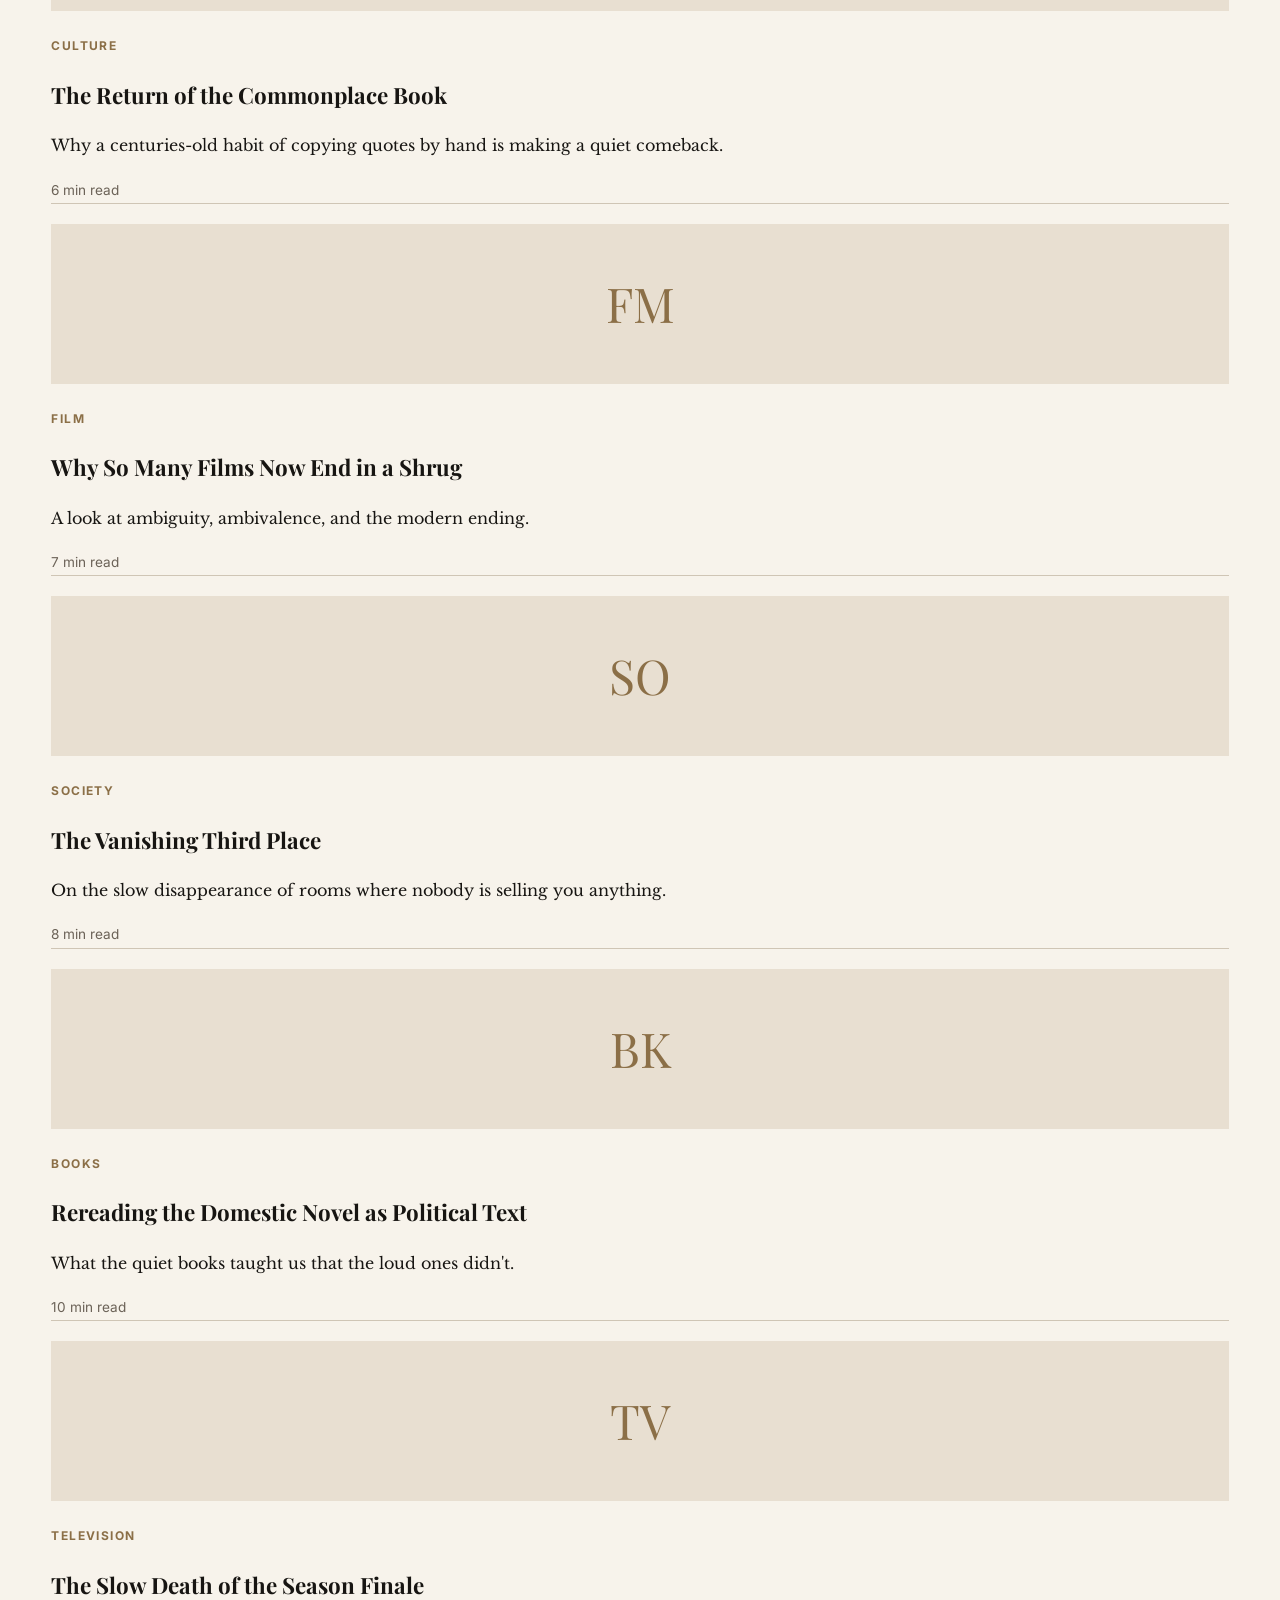
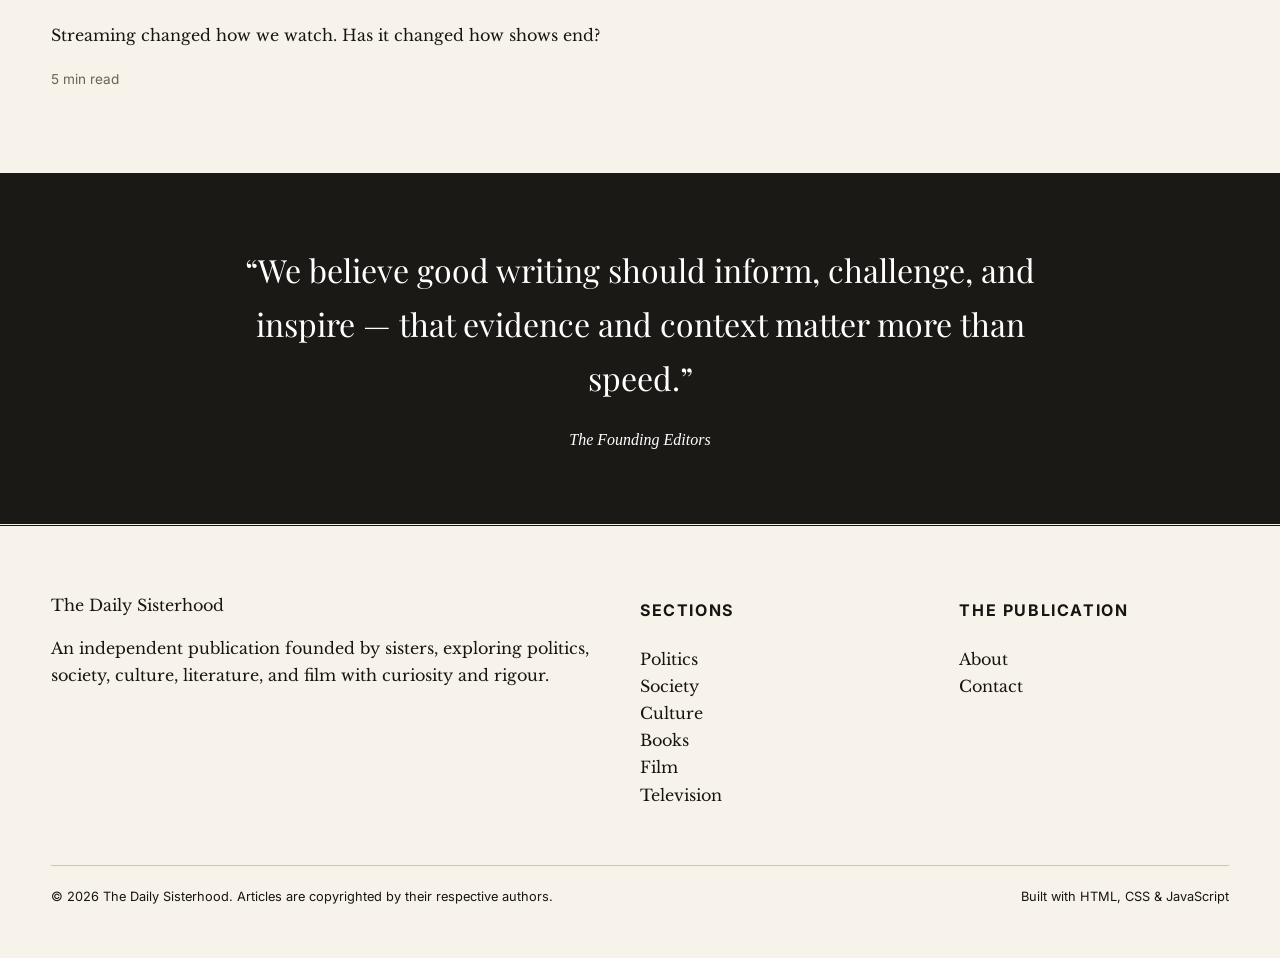
==== commit ac7be4b5: "changes to index.html make sure styles.css is loaded properly" ====
--- a/index.html
+++ b/index.html
@@ -6,10 +6,9 @@
 <title>The Daily Sisterhood — Politics, Society, Culture, Literature &amp; Film</title>
 <meta name="description" content="An independent publication for thoughtful analysis, honest criticism, and long-form writing on politics, society, culture, books, and film.">
 <link href="https://fonts.googleapis.com/css2?family=Inter:wght@400;500;600&family=Libre+Baskerville:wght@400;700&family=Playfair+Display:wght@500;600;700&display=swap" rel="stylesheet">
-<link rel="stylesheet" href="assets/css/style.css">
+<link rel="stylesheet" href="assets/css/styles.css">
 </head>
 <body>
-<a href="#main" class="skip-link">Skip to content</a>
 
 <!-- TOP DATE BAR -->
 <div class="topbar">
--- a/assets/css/styles.css
+++ b/assets/css/styles.css
@@ -0,0 +1,419 @@
+/* ==========================================
+   THE DAILY SISTERHOOD
+   Newspaper Editorial Theme
+========================================== */
+
+:root {
+    --paper: #f7f3eb;
+    --ink: #171512;
+    --muted: #6b6257;
+    --line: #cfc5b5;
+    --accent: #8b6f47;
+    --white: #ffffff;
+}
+
+
+/* RESET */
+
+* {
+    box-sizing: border-box;
+}
+
+html {
+    scroll-behavior: smooth;
+}
+
+body {
+    margin: 0;
+    background: var(--paper);
+    color: var(--ink);
+    font-family: "Libre Baskerville", serif;
+    line-height: 1.7;
+}
+
+
+/* GLOBAL */
+
+.wrap {
+    width: min(1200px, 92%);
+    margin: auto;
+}
+
+a {
+    color: inherit;
+    text-decoration: none;
+}
+
+a:hover {
+    color: var(--accent);
+}
+
+
+/* ==========================================
+   TOP BAR
+========================================== */
+
+.topbar {
+    border-bottom: 1px solid var(--line);
+    font-family: "Inter", sans-serif;
+    font-size: 0.8rem;
+    letter-spacing: .05em;
+    text-transform: uppercase;
+    padding: 10px 0;
+}
+
+.topbar .wrap {
+    display: flex;
+    justify-content: space-between;
+}
+
+
+/* ==========================================
+   MASTHEAD
+========================================== */
+
+
+.masthead {
+    text-align: center;
+}
+
+
+.masthead-inner {
+    padding: 40px 0 30px;
+}
+
+
+.masthead h1 {
+    font-family: "Playfair Display", serif;
+    font-size: clamp(3rem, 7vw, 5.5rem);
+    font-weight: 700;
+    letter-spacing: -2px;
+    margin: 10px 0;
+}
+
+
+.masthead h1 em {
+    font-style: italic;
+}
+
+
+.masthead-eyebrow {
+    font-family: "Inter", sans-serif;
+    text-transform: uppercase;
+    letter-spacing: .15em;
+    font-size: .8rem;
+    color: var(--muted);
+}
+
+
+.masthead-tagline {
+    font-size: 1.1rem;
+    color: var(--muted);
+}
+
+
+/* ==========================================
+   NAVIGATION
+========================================== */
+
+
+.masthead-nav {
+    border-top: 3px double var(--ink);
+    border-bottom: 1px solid var(--ink);
+}
+
+
+.masthead-nav ul {
+    display:flex;
+    justify-content:center;
+    gap:30px;
+    list-style:none;
+    padding:15px 0;
+    margin:0;
+}
+
+
+.masthead-nav a {
+    font-family:"Inter", sans-serif;
+    font-size:.85rem;
+    text-transform:uppercase;
+    letter-spacing:.08em;
+}
+
+
+/* ==========================================
+   LEAD STORY
+========================================== */
+
+
+.lead-grid {
+    display:grid;
+    grid-template-columns:2fr 1px 1fr;
+    gap:35px;
+    margin-top:60px;
+}
+
+
+.lead-grid h2 {
+    font-family:"Playfair Display", serif;
+    font-size:3rem;
+    line-height:1.2;
+}
+
+
+.kicker {
+    font-family:"Inter",sans-serif;
+    color:var(--accent);
+    text-transform:uppercase;
+    letter-spacing:.12em;
+    font-size:.75rem;
+    font-weight:bold;
+}
+
+
+.dek {
+    font-size:1.25rem;
+    color:#4d463e;
+}
+
+
+.drop-cap::first-letter {
+    float:left;
+    font-size:4rem;
+    line-height:.8;
+    padding-right:8px;
+    font-family:"Playfair Display";
+}
+
+
+.lead-rule {
+    background:var(--line);
+}
+
+
+
+/* ==========================================
+   ARTICLES
+========================================== */
+
+
+.byline,
+.meta {
+    font-family:"Inter",sans-serif;
+    color:var(--muted);
+    font-size:.85rem;
+}
+
+
+.card {
+    border-top:1px solid var(--line);
+    padding-top:20px;
+}
+
+
+.card h3 {
+    font-family:"Playfair Display", serif;
+    font-size:1.4rem;
+    line-height:1.3;
+}
+
+
+.thumb {
+    height:160px;
+    background:#e8dfd1;
+    display:flex;
+    align-items:center;
+    justify-content:center;
+    margin-bottom:20px;
+}
+
+
+.initials {
+    font-family:"Playfair Display";
+    font-size:3rem;
+    color:var(--accent);
+}
+
+
+
+/* ==========================================
+   SECTIONS
+========================================== */
+
+
+.section-head {
+    border-bottom:3px double var(--ink);
+    display:flex;
+    justify-content:space-between;
+    align-items:center;
+    margin:60px 0 30px;
+}
+
+
+.section-head h2 {
+    font-family:"Playfair Display";
+    font-size:2rem;
+}
+
+
+.section-note {
+    font-family:"Inter";
+    color:var(--muted);
+}
+
+
+.section-tiles {
+    display:grid;
+    grid-template-columns:repeat(3,1fr);
+    gap:25px;
+}
+
+
+.section-tile {
+    border:1px solid var(--line);
+    padding:30px;
+    transition:.3s;
+}
+
+
+.section-tile:hover {
+    background:#efe7d8;
+    transform:translateY(-4px);
+}
+
+
+.section-tile h3 {
+    font-family:"Playfair Display";
+}
+
+
+
+/* ==========================================
+   FLEURON
+========================================== */
+
+
+.fleuron {
+    text-align:center;
+    margin:50px 0;
+}
+
+
+.fleuron svg {
+    width:35px;
+    color:var(--accent);
+}
+
+
+
+/* ==========================================
+   MISSION BAND
+========================================== */
+
+
+.mission-band {
+    margin-top:80px;
+    background:#1b1916;
+    color:white;
+    padding:70px 0;
+    text-align:center;
+}
+
+
+blockquote {
+    font-family:"Playfair Display";
+    font-size:2rem;
+    max-width:800px;
+    margin:auto;
+}
+
+
+cite {
+    display:block;
+    margin-top:20px;
+}
+
+
+
+/* ==========================================
+   FOOTER
+========================================== */
+
+
+footer {
+    border-top:3px double var(--ink);
+    padding:50px 0;
+}
+
+
+.footer-grid {
+    display:grid;
+    grid-template-columns:2fr 1fr 1fr;
+    gap:50px;
+}
+
+
+footer h4 {
+    font-family:"Inter";
+    text-transform:uppercase;
+    letter-spacing:.1em;
+}
+
+
+footer ul {
+    list-style:none;
+    padding:0;
+}
+
+
+.footer-bottom {
+    border-top:1px solid var(--line);
+    margin-top:40px;
+    padding-top:20px;
+    display:flex;
+    justify-content:space-between;
+    font-family:"Inter";
+    font-size:.8rem;
+}
+
+
+
+/* ==========================================
+   MOBILE
+========================================== */
+
+
+@media(max-width:800px){
+
+    .masthead-nav ul {
+        flex-wrap:wrap;
+        gap:15px;
+    }
+
+
+    .lead-grid {
+        grid-template-columns:1fr;
+    }
+
+
+    .lead-rule {
+        display:none;
+    }
+
+
+    .section-tiles {
+        grid-template-columns:1fr;
+    }
+
+
+    .footer-grid {
+        grid-template-columns:1fr;
+    }
+
+
+    .footer-bottom {
+        flex-direction:column;
+        gap:10px;
+    }
+
+}
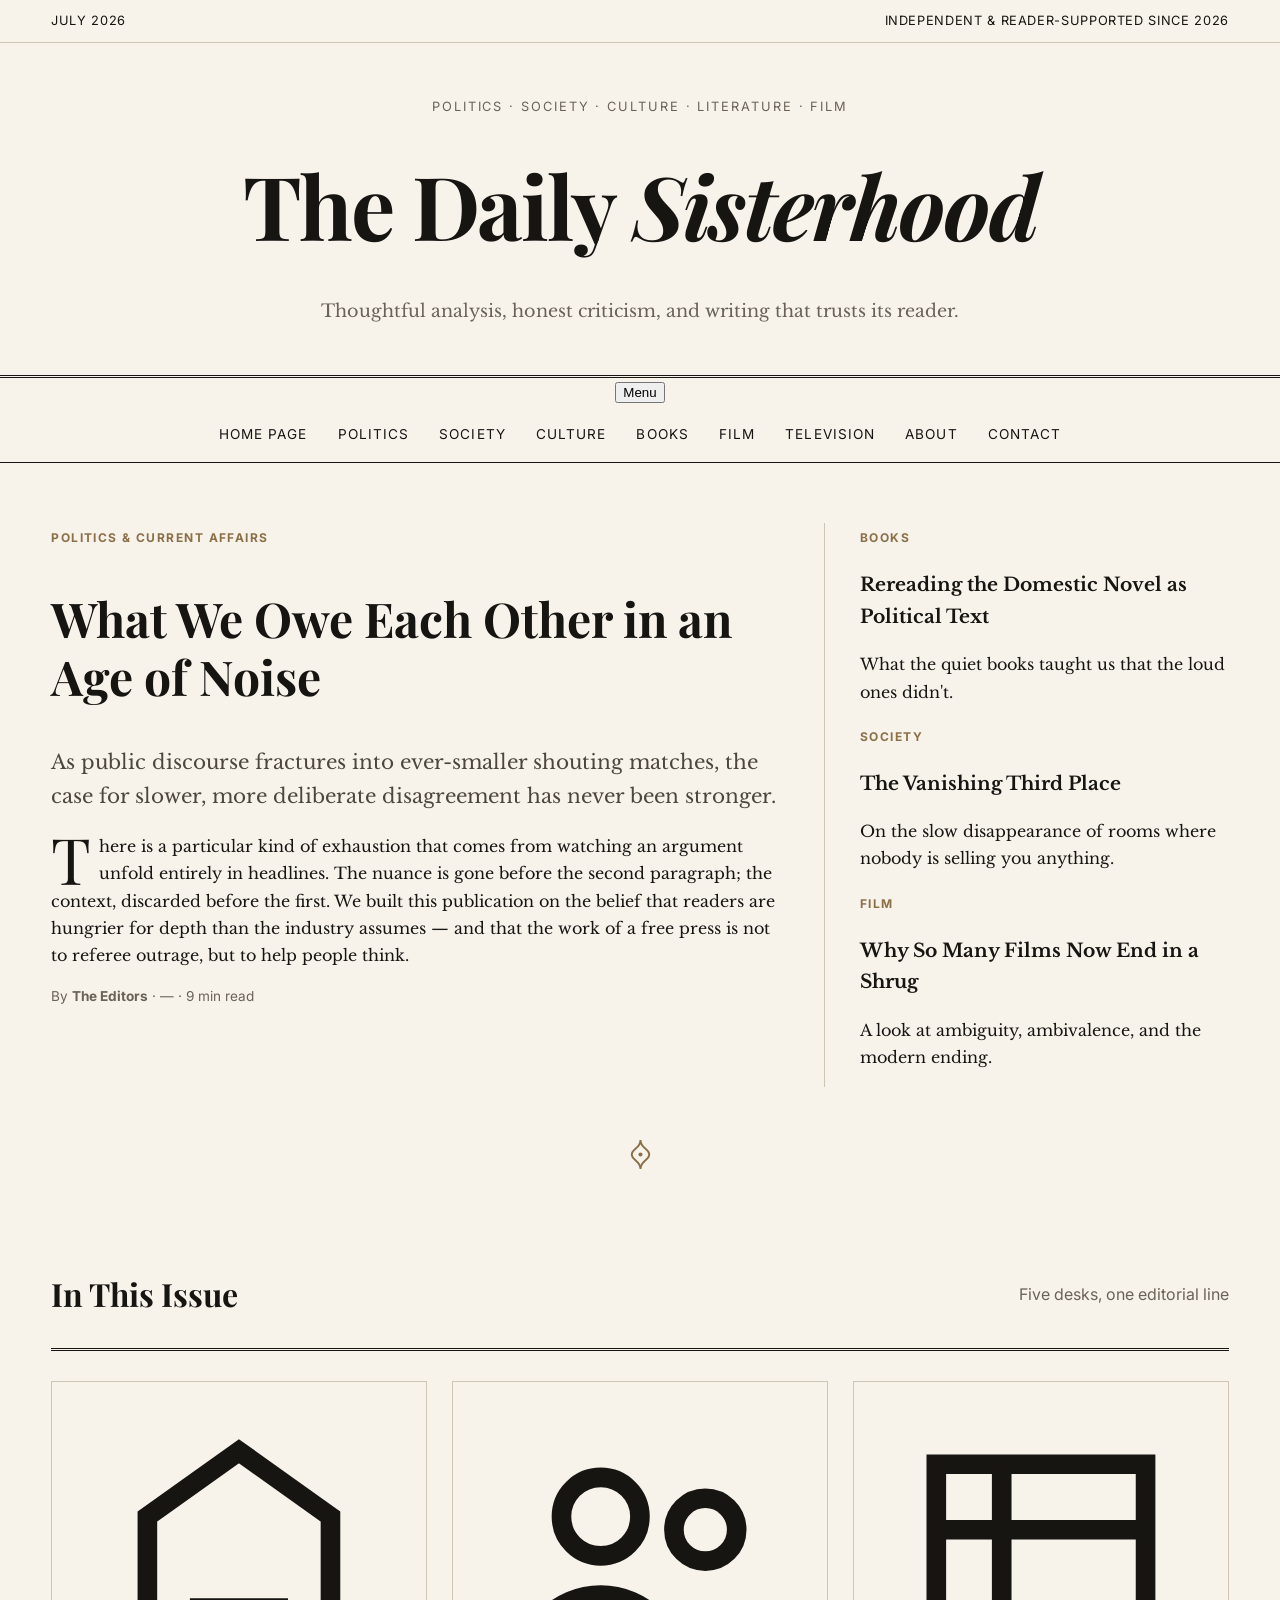
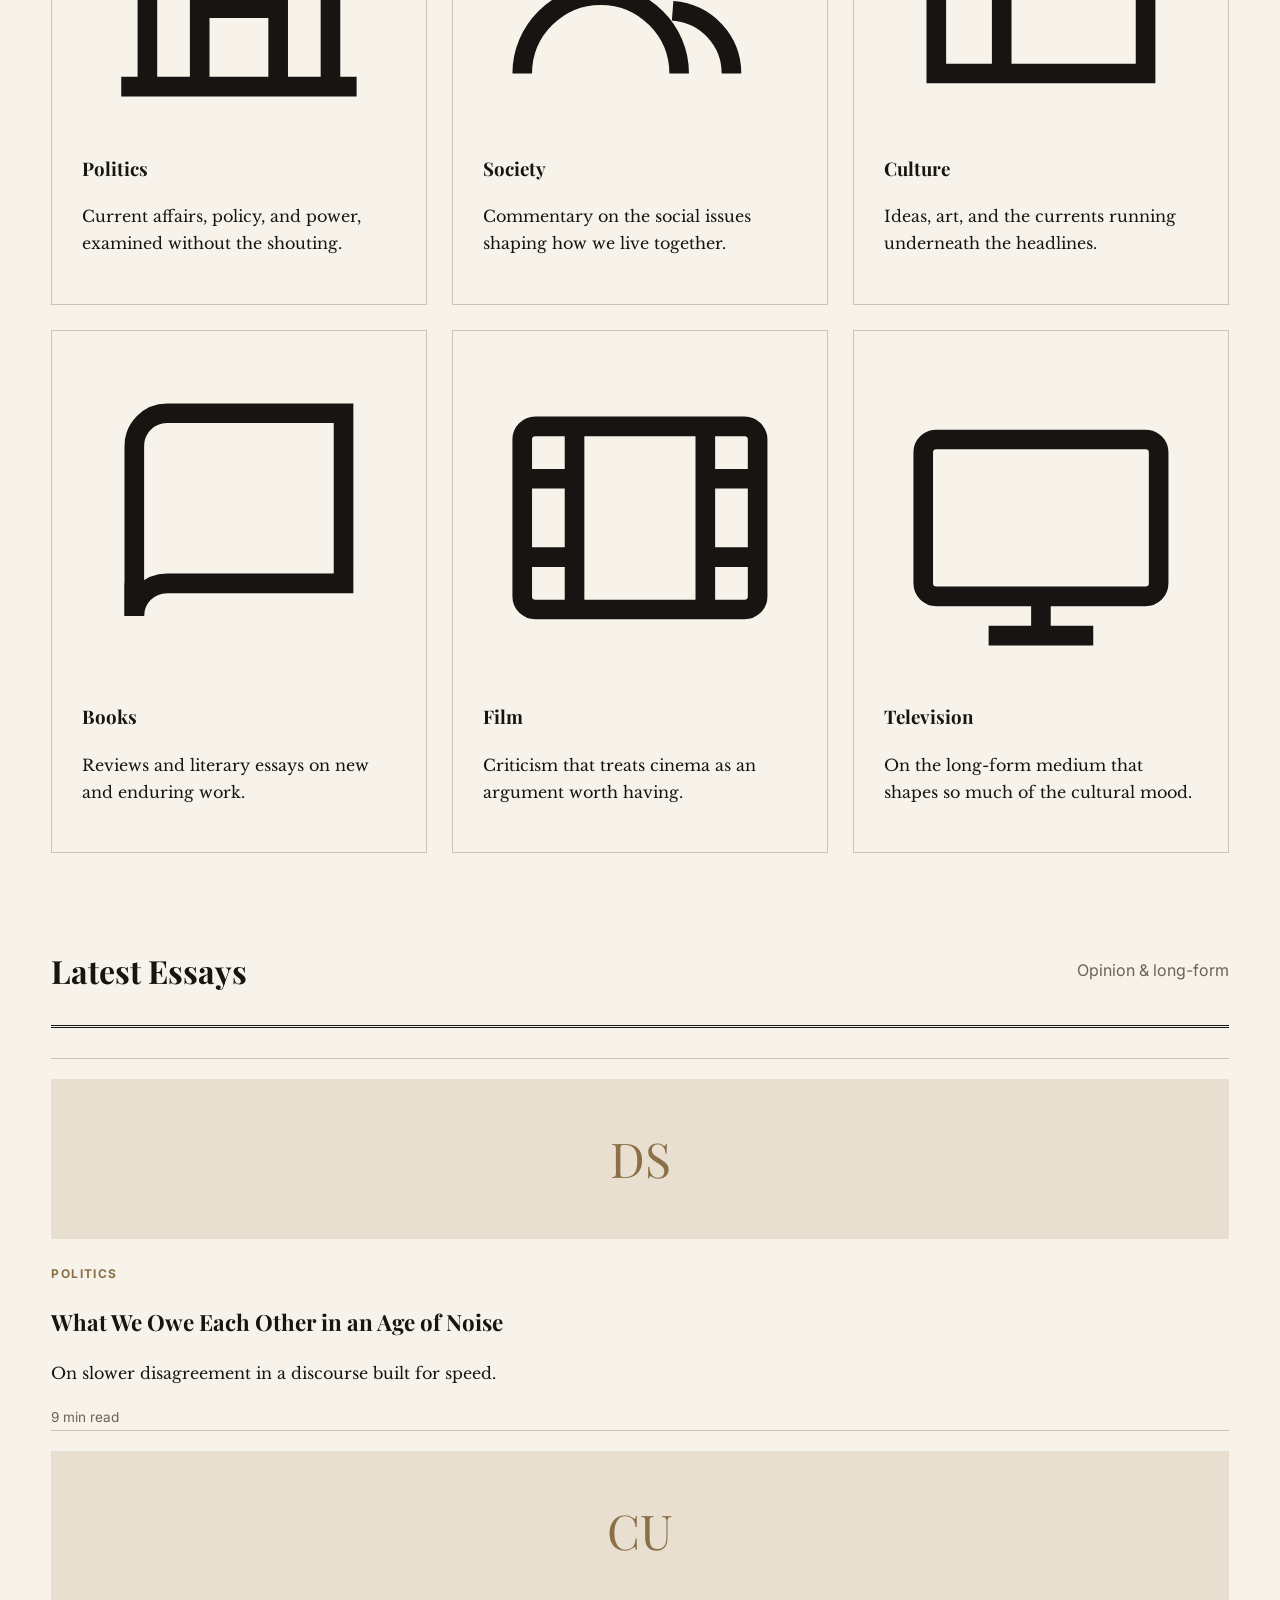
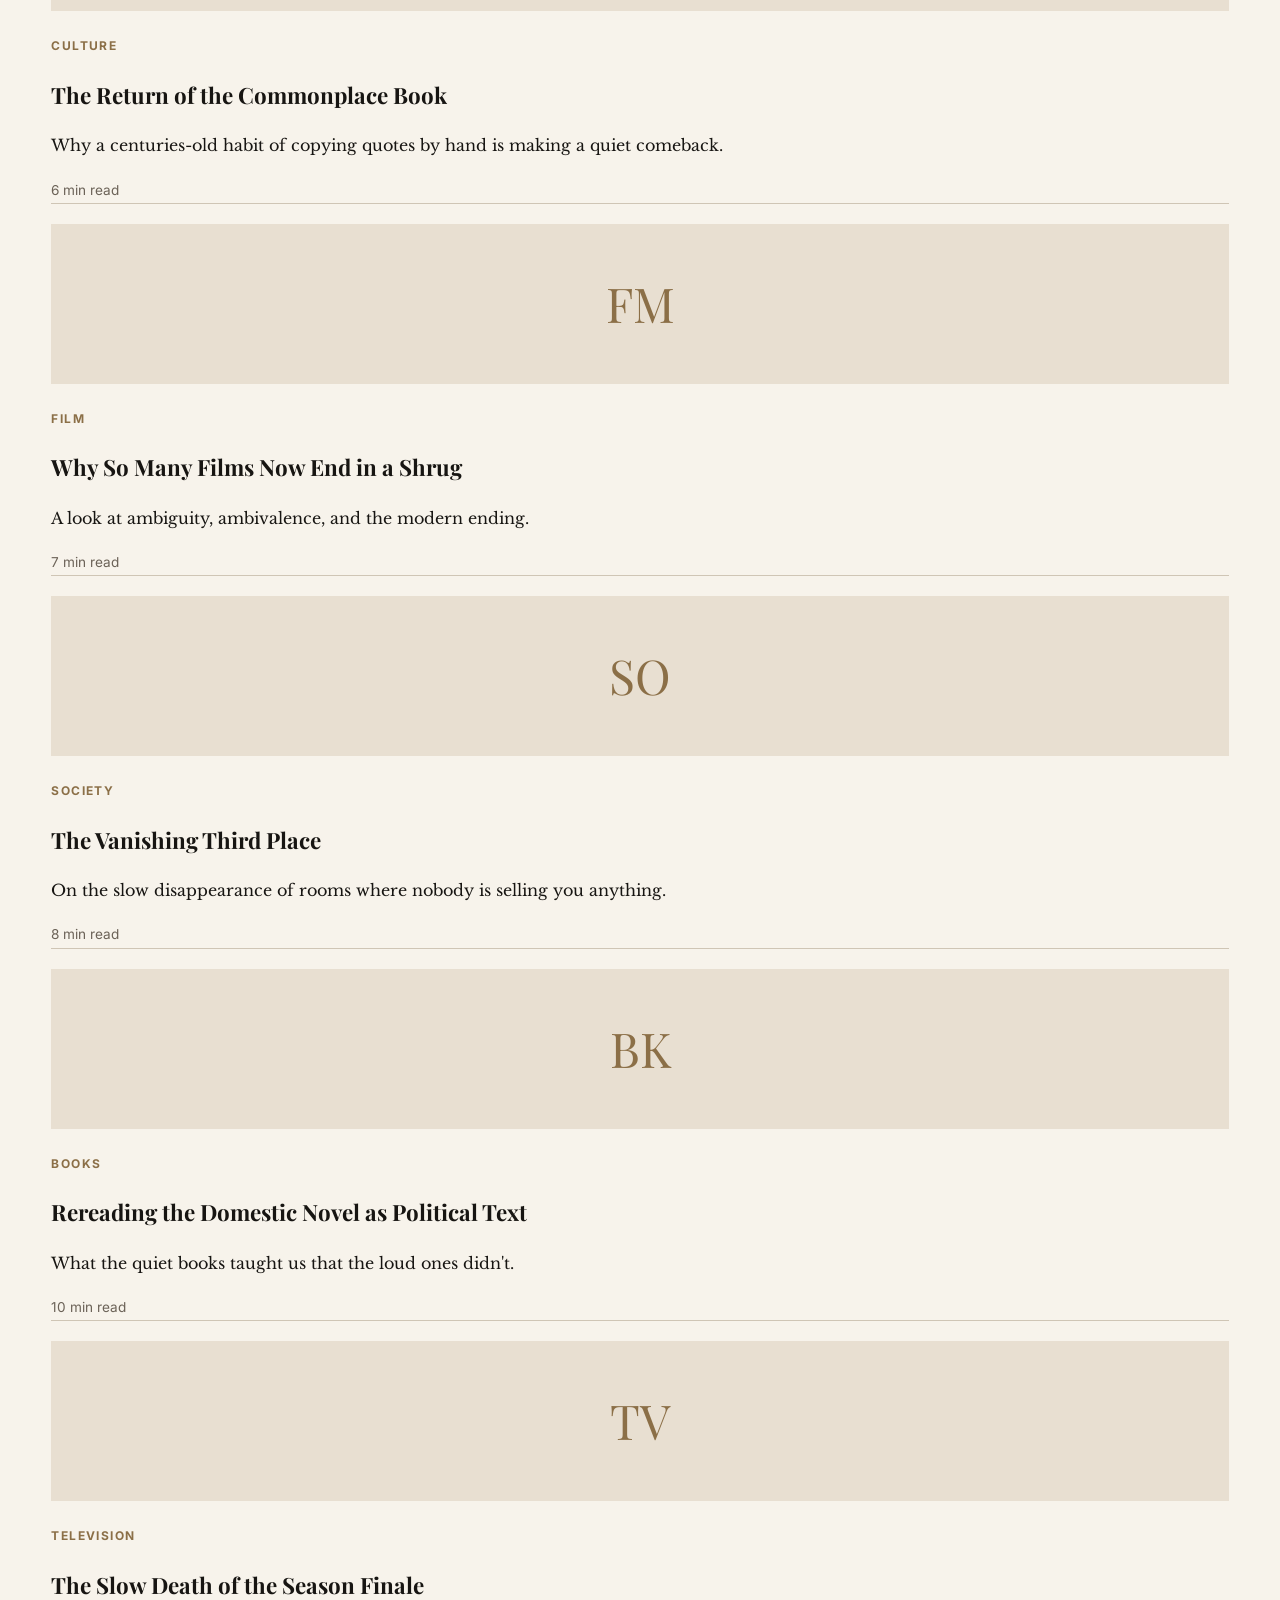
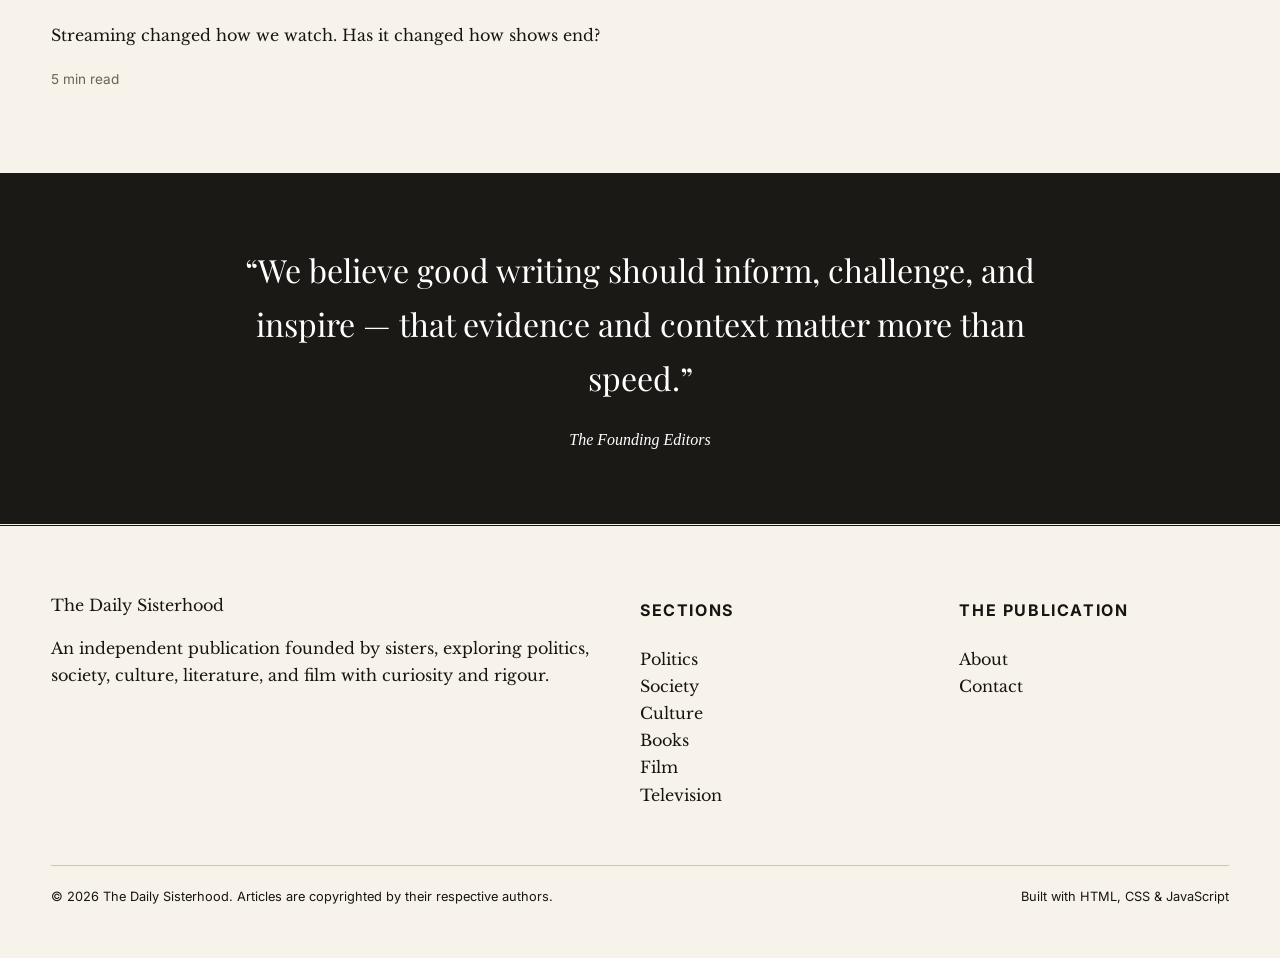
==== commit 534874ec: "changes to html make sure styles.css is loaded properly" ====
--- a/index.html
+++ b/index.html
@@ -31,7 +31,7 @@
     <button class="nav-toggle" aria-expanded="false">Menu</button>
     <div class="wrap">
       <ul>
-        <li><a href="index.html" aria-current="page">Front Page</a></li>
+        <li><a href="index.html" aria-current="page">Home Page</a></li>
         <li><a href="politics/index.html">Politics</a></li>
         <li><a href="society/index.html">Society</a></li>
         <li><a href="culture/index.html">Culture</a></li>
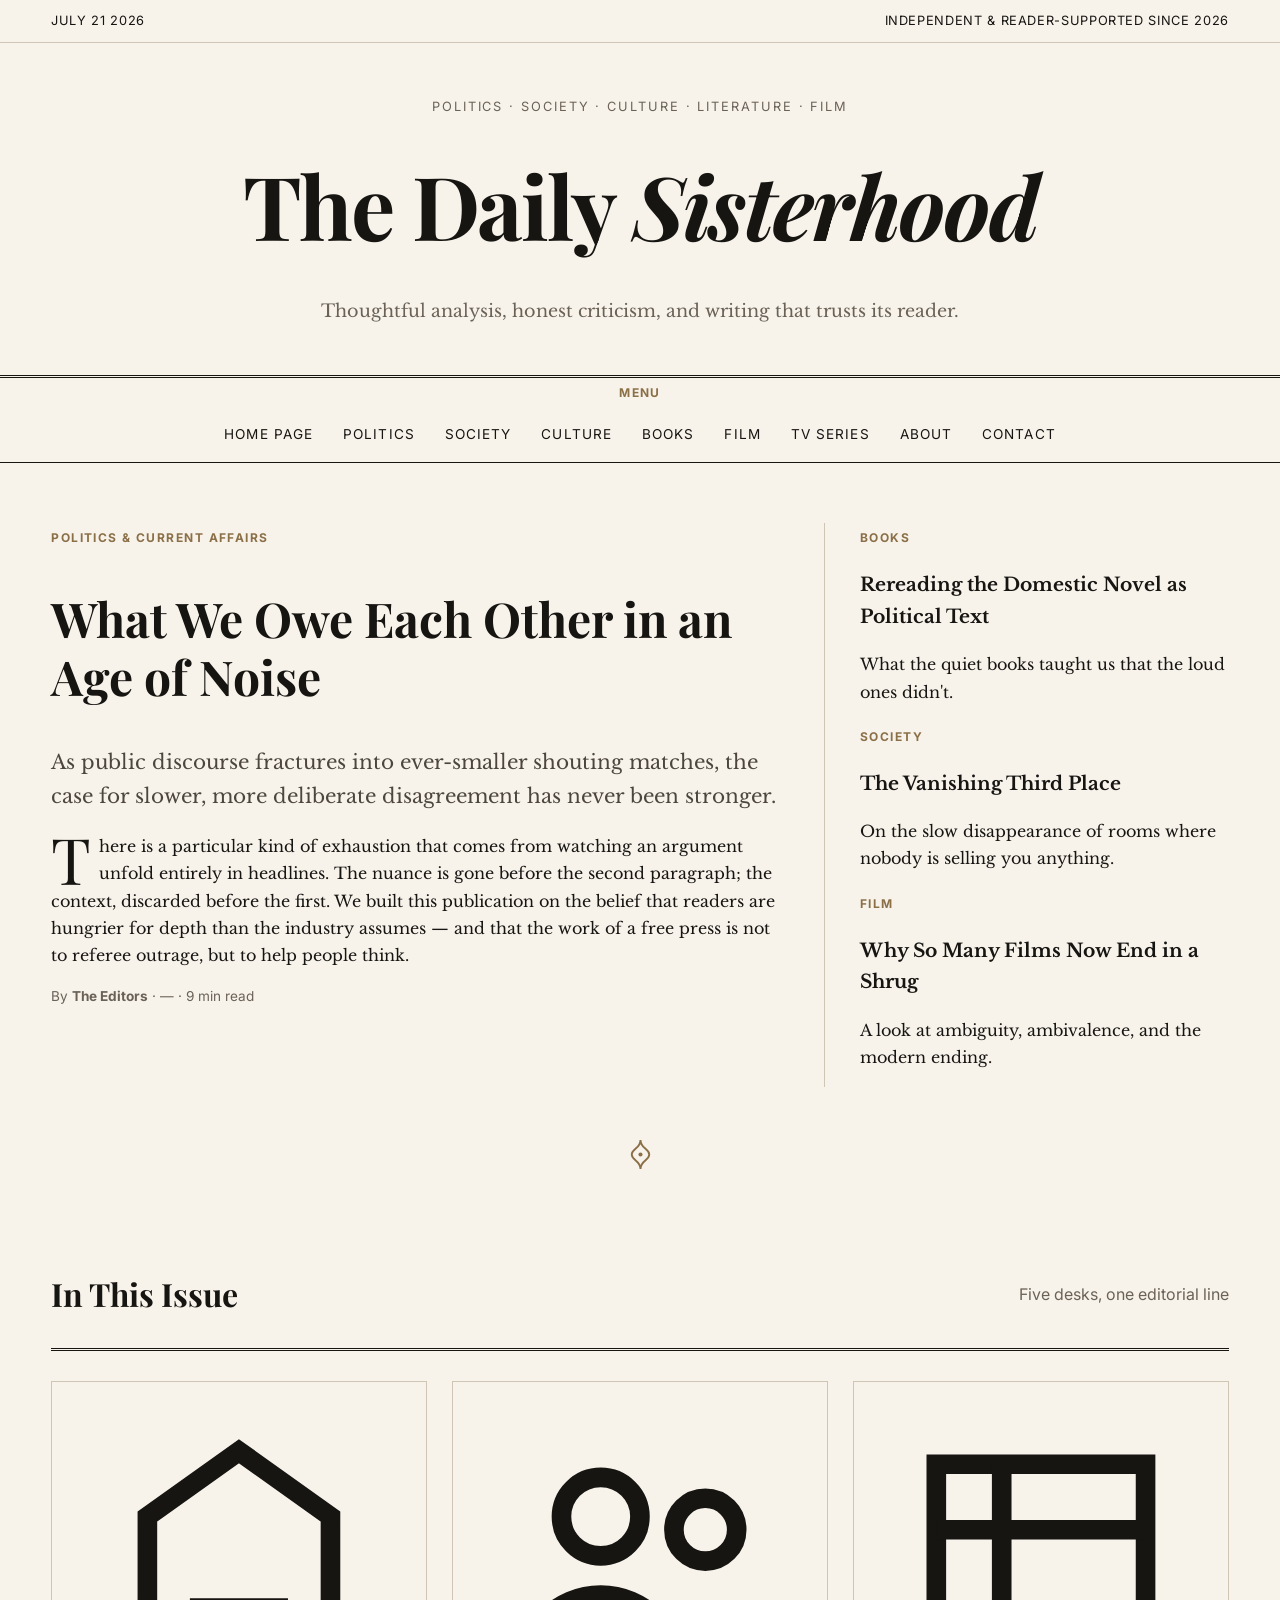
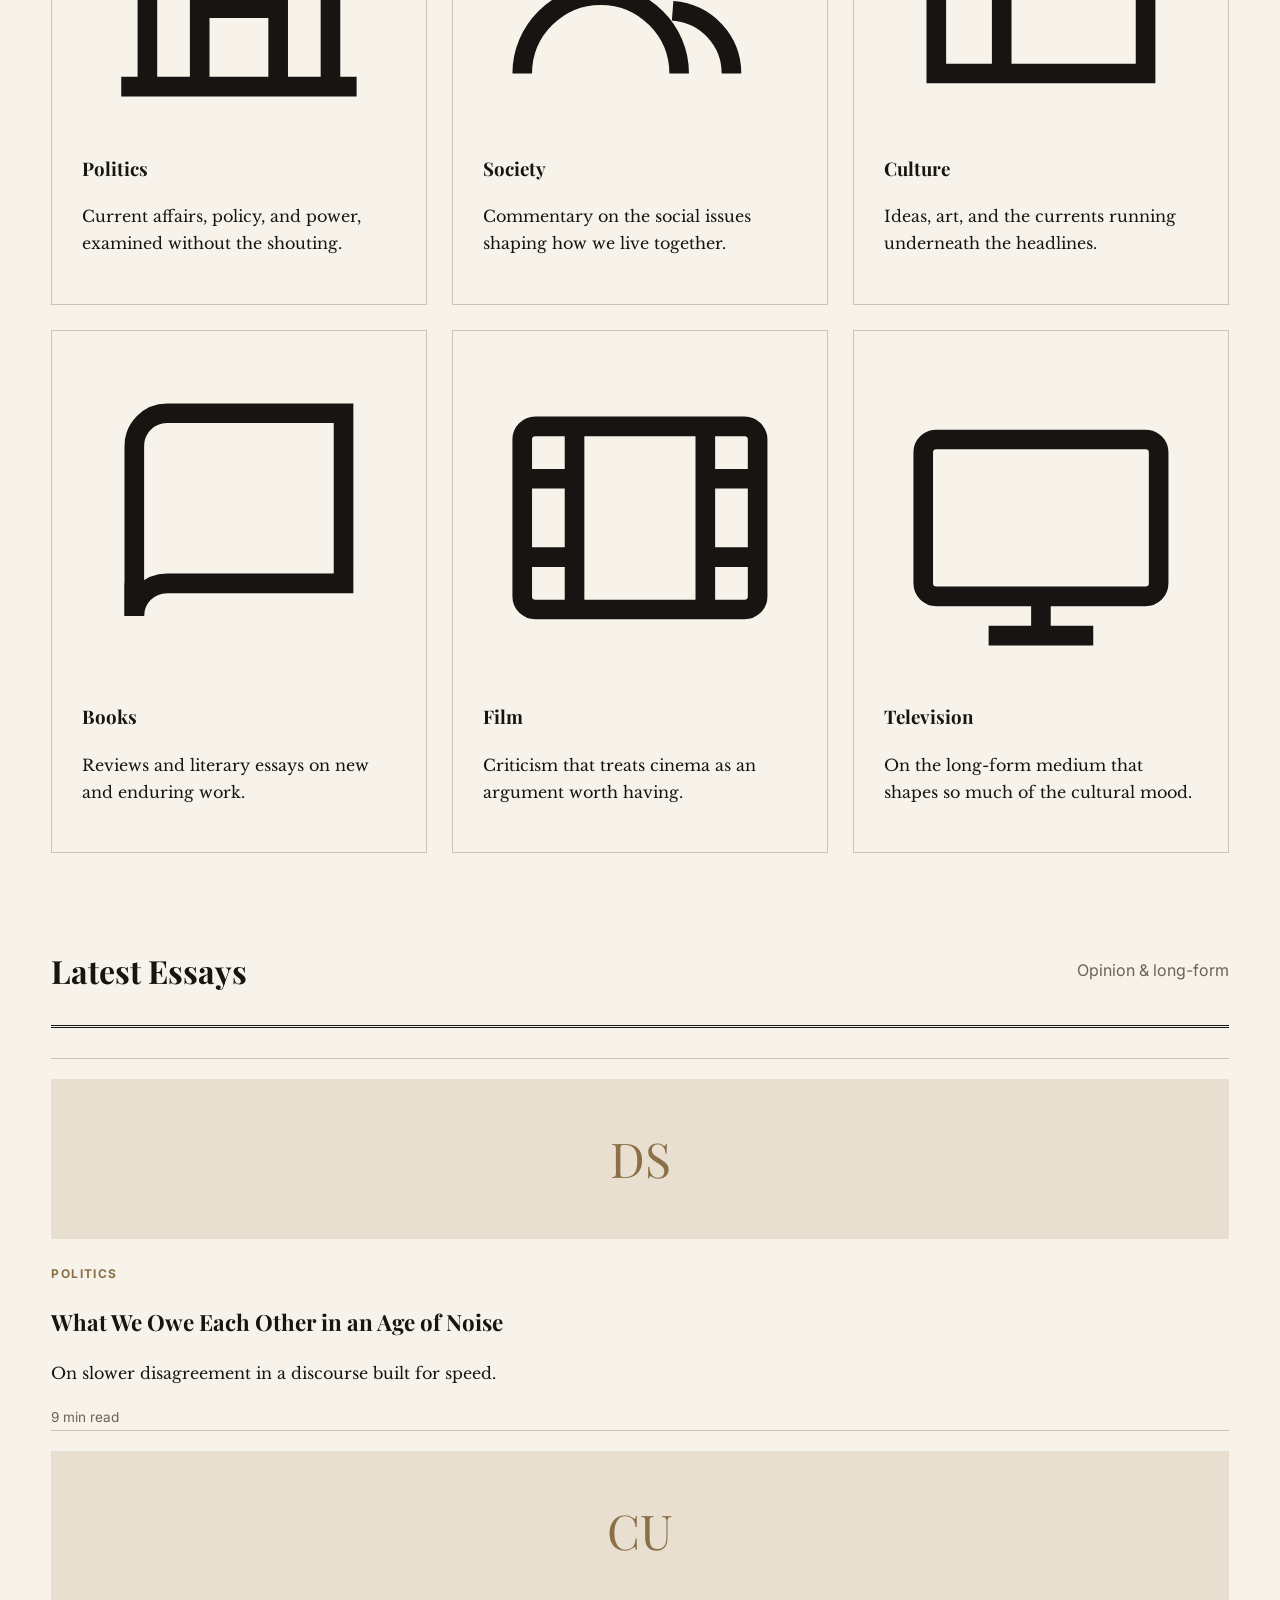
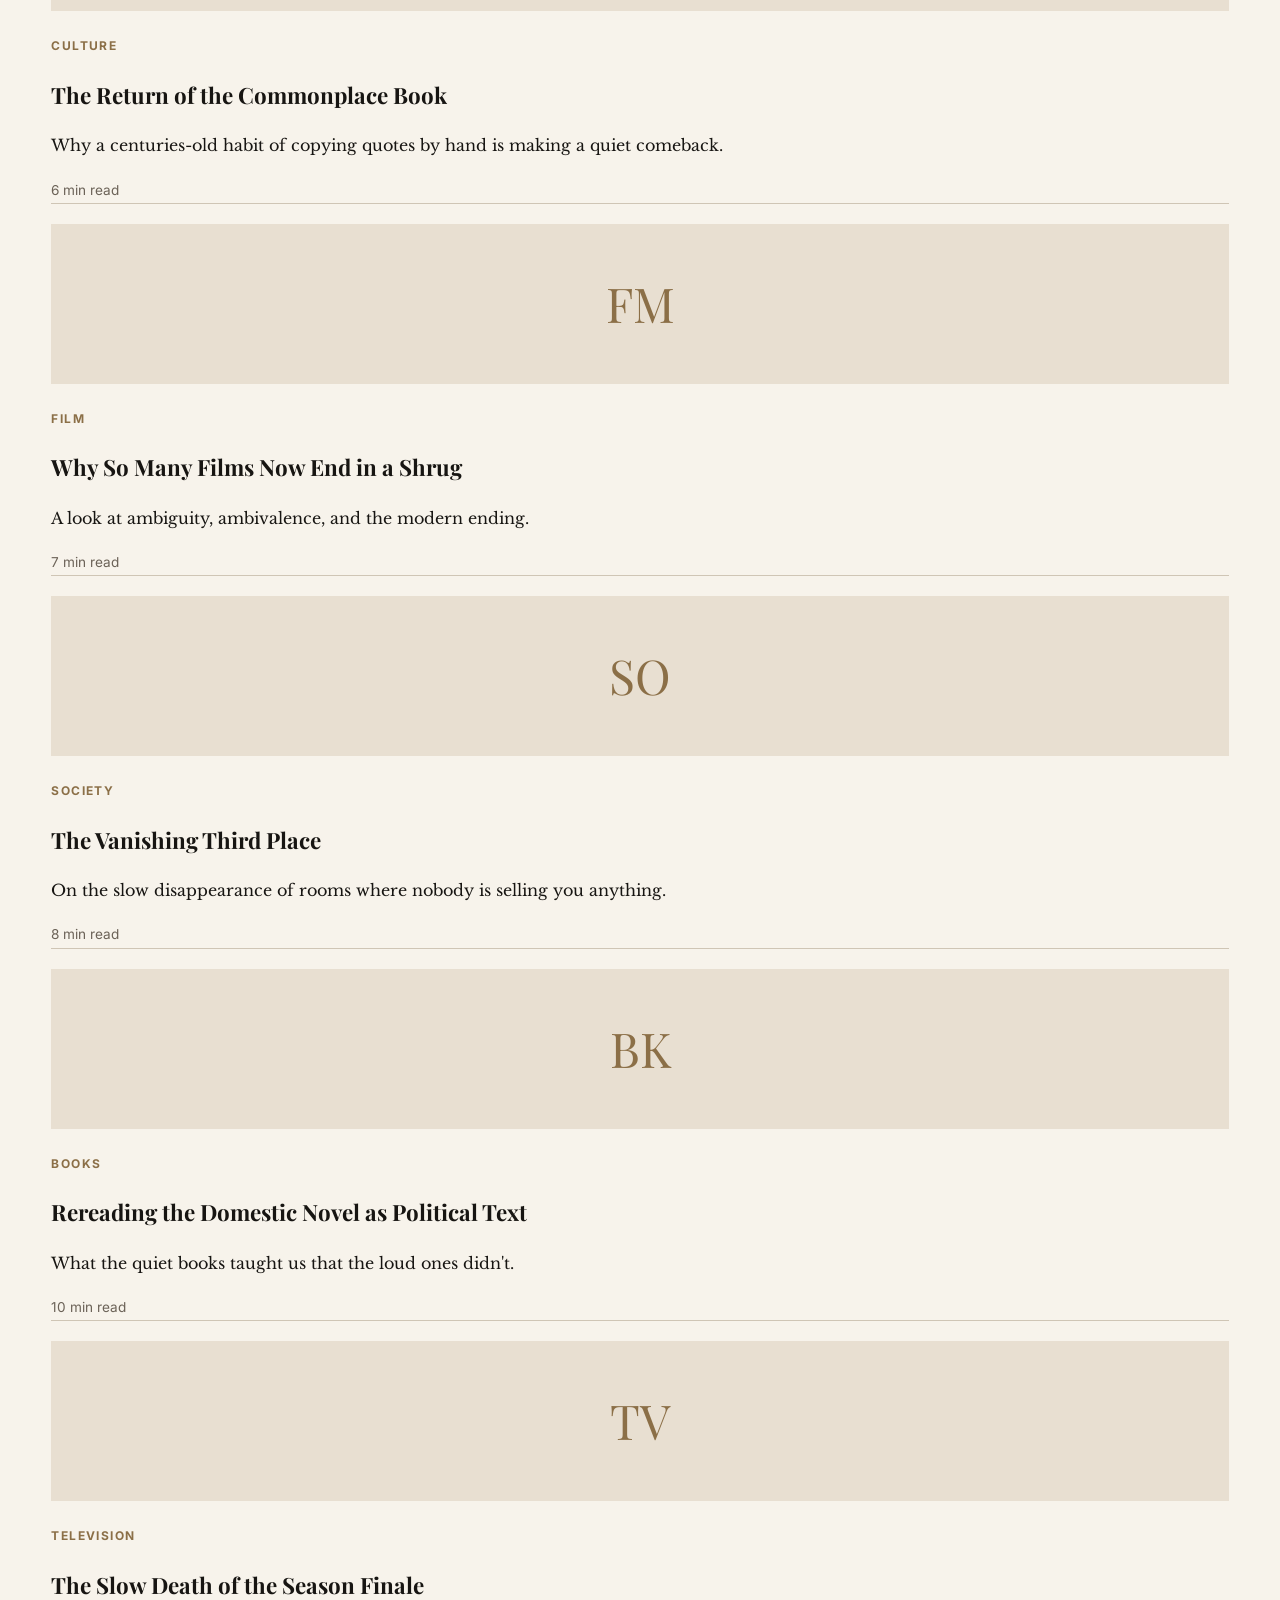
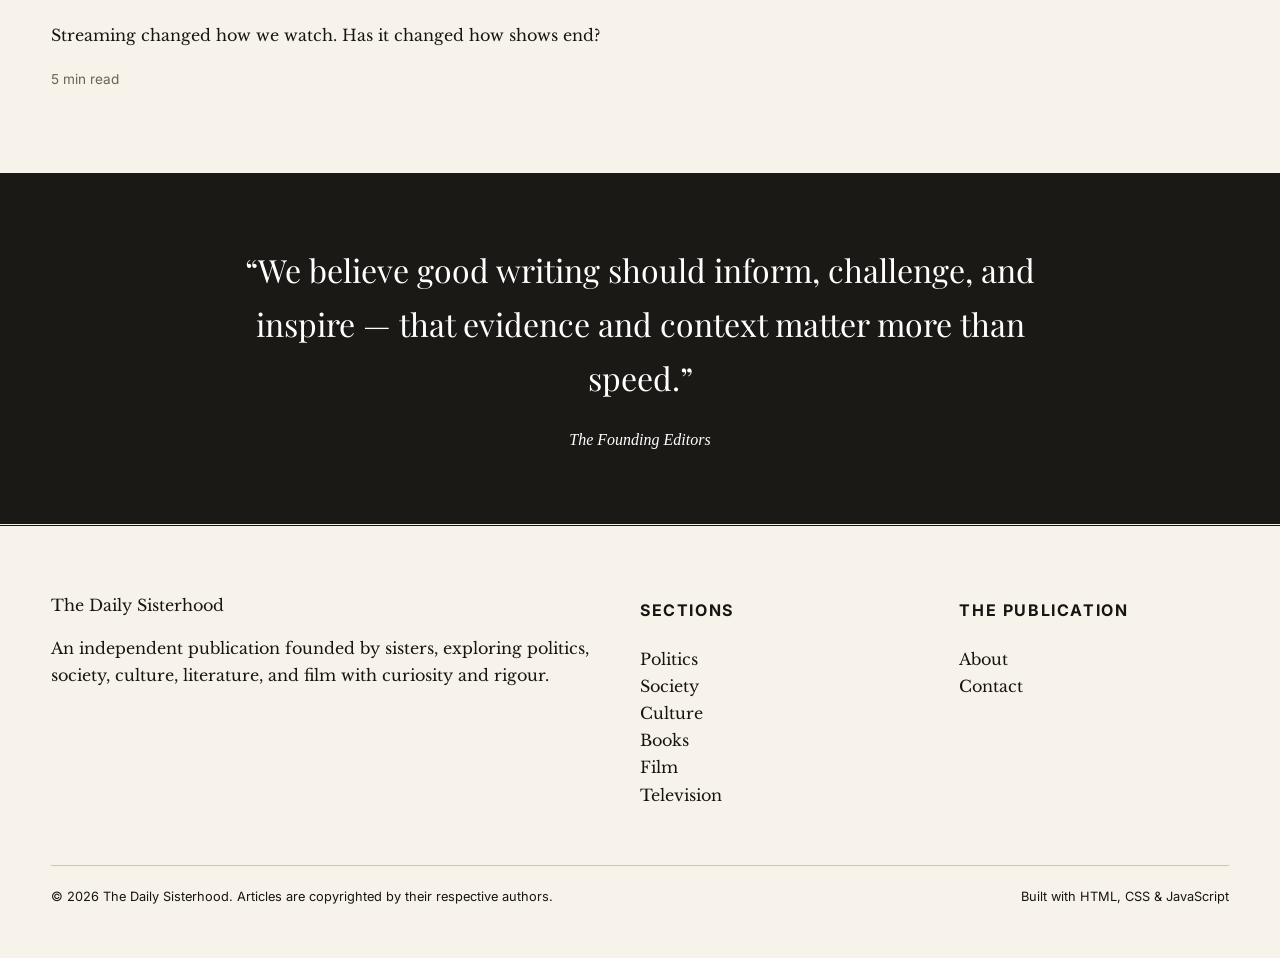
==== commit 930d6891: "changes to category html pages" ====
--- a/index.html
+++ b/index.html
@@ -13,7 +13,7 @@
 <!-- TOP DATE BAR -->
 <div class="topbar">
   <div class="wrap">
-    <span class="js-dateline">July 2026</span>
+    <span class="js-dateline">July 21 2026</span>
     <span class="est">Independent & reader-supported since 2026</span>
   </div>
 </div>
@@ -28,18 +28,18 @@
 
   <!-- NAVIGATION -->
   <nav class="masthead-nav" aria-label="Primary">
-    <button class="nav-toggle" aria-expanded="false">Menu</button>
+    <span class="kicker">Menu</span>
     <div class="wrap">
       <ul>
         <li><a href="index.html" aria-current="page">Home Page</a></li>
-        <li><a href="politics/index.html">Politics</a></li>
-        <li><a href="society/index.html">Society</a></li>
-        <li><a href="culture/index.html">Culture</a></li>
-        <li><a href="reviews/books/index.html">Books</a></li>
-        <li><a href="reviews/films/index.html">Film</a></li>
-        <li><a href="reviews/television/index.html">Television</a></li>
-        <li><a href="about.html">About</a></li>
-        <li><a href="contact.html">Contact</a></li>
+        <li><a href="./politics/index.html">Politics</a></li>
+        <li><a href="./society/index.html">Society</a></li>
+        <li><a href="./culture/index.html">Culture</a></li>
+        <li><a href="./books/index.html">Books</a></li>
+        <li><a href="./films/index.html">Film</a></li>
+        <li><a href="./tvseries/index.html">TV Series</a></li>
+        <li><a href="./about.html">About</a></li>
+        <li><a href="./contact.html">Contact</a></li>
       </ul>
     </div>
   </nav>
